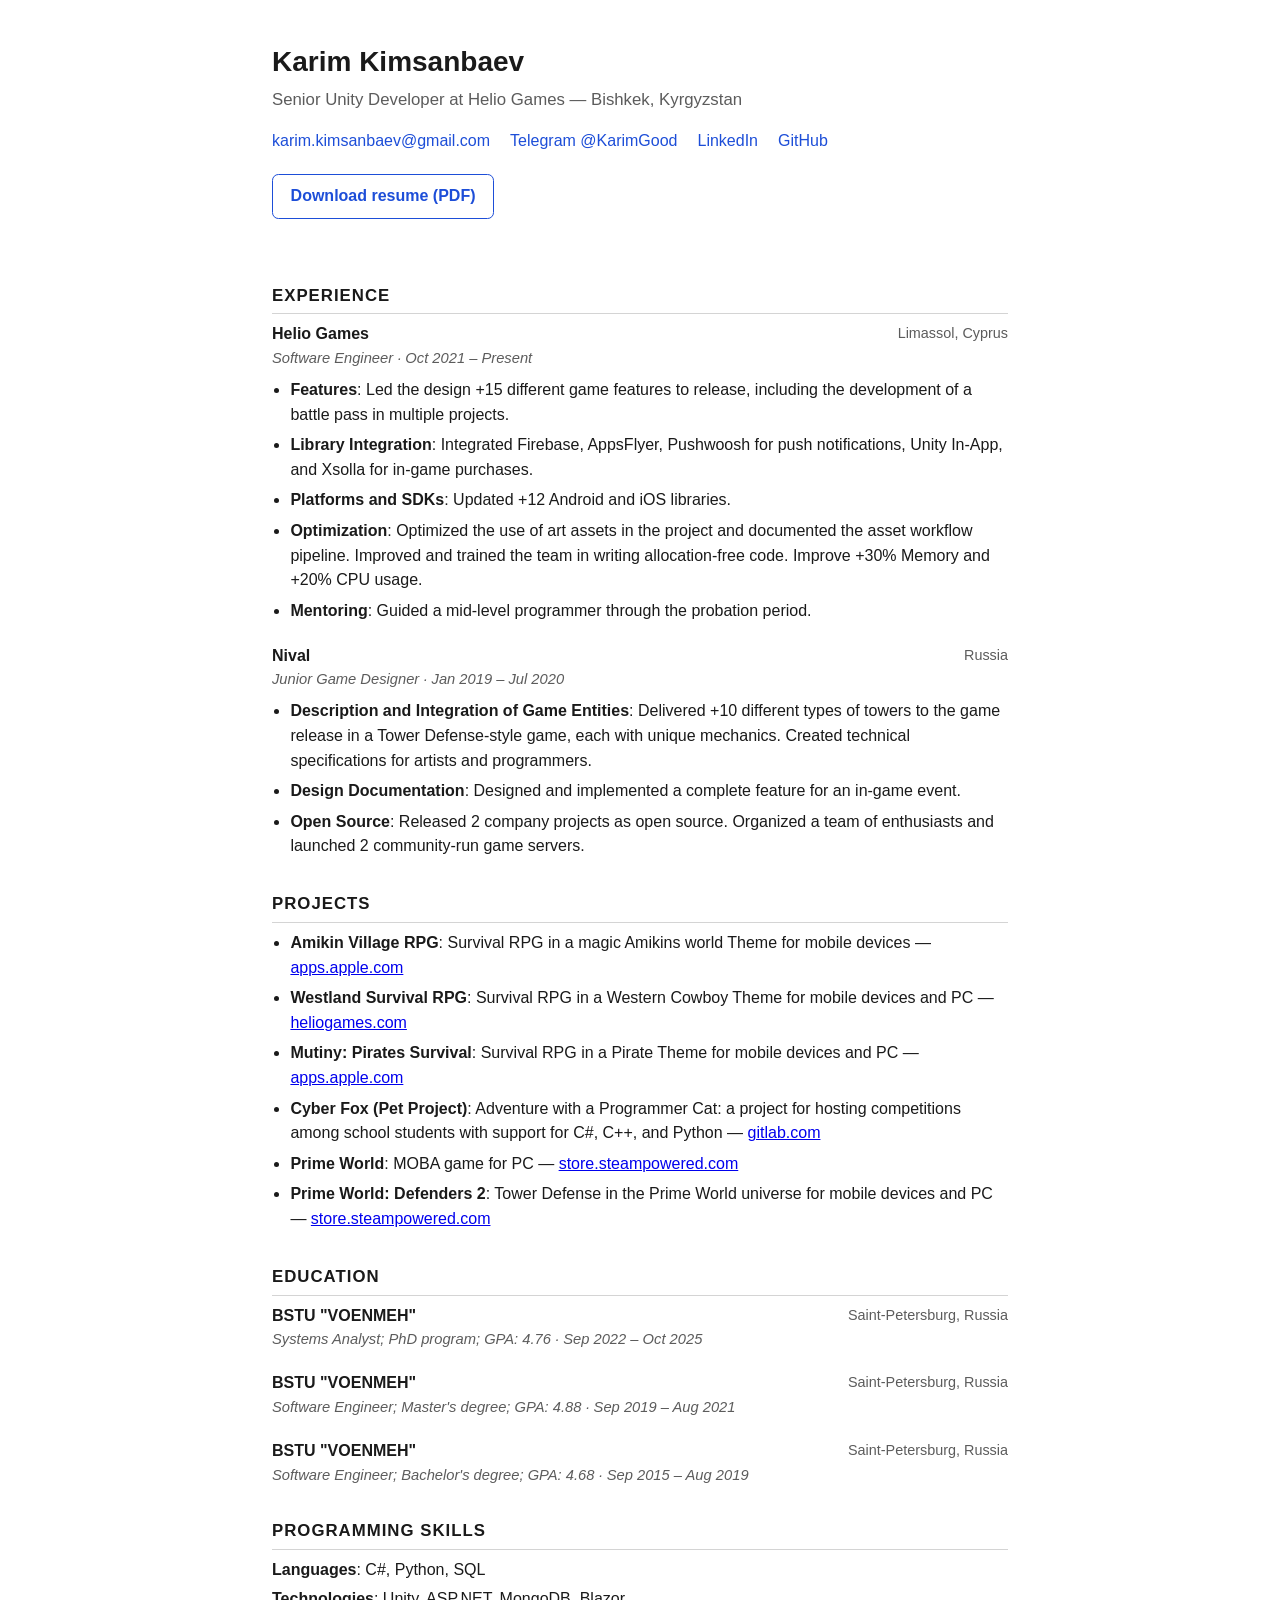
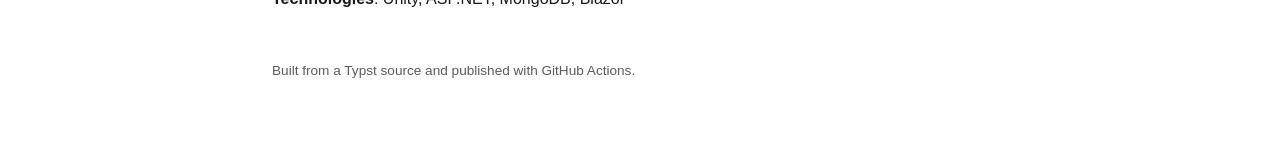
==== site/index.html @ 6d6b8c1a "Resume source in Typst, HTML page and Pages workflow" ====
<!doctype html>
<html lang="en">
<head>
<meta charset="utf-8">
<meta name="viewport" content="width=device-width, initial-scale=1">
<title>Karim Kimsanbaev — Senior Unity Developer</title>
<meta name="description" content="Karim Kimsanbaev — Senior Unity Developer at Helio Games. Unity, C#, ASP.NET, Blazor. Resume and contacts.">
<style>
  :root {
    --bg: #ffffff;
    --fg: #1a1a1a;
    --muted: #5c5c5c;
    --rule: #d4d4d4;
    --accent: #1d4ed8;
  }
  @media (prefers-color-scheme: dark) {
    :root {
      --bg: #14161a;
      --fg: #e8e8e8;
      --muted: #a0a4ad;
      --rule: #333842;
      --accent: #7aa2ff;
    }
  }
  * { box-sizing: border-box; }
  body {
    margin: 0;
    padding: 2.5rem 1.25rem 4rem;
    background: var(--bg);
    color: var(--fg);
    font: 16px/1.55 -apple-system, "Segoe UI", Roboto, Helvetica, Arial, sans-serif;
  }
  main { max-width: 46rem; margin: 0 auto; }
  h1 { font-size: 1.75rem; margin: 0 0 .25rem; }
  .role { color: var(--muted); font-size: 1.05rem; margin: 0 0 1rem; }
  .contacts { display: flex; flex-wrap: wrap; gap: .5rem 1.25rem; margin: 0 0 1.25rem; padding: 0; list-style: none; }
  .contacts a { color: var(--accent); text-decoration: none; }
  .contacts a:hover { text-decoration: underline; }
  .download {
    display: inline-block;
    margin-bottom: 2rem;
    padding: .55rem 1.1rem;
    border: 1px solid var(--accent);
    border-radius: .4rem;
    color: var(--accent);
    text-decoration: none;
    font-weight: 600;
  }
  .download:hover { background: var(--accent); color: var(--bg); }
  h2 {
    font-size: 1.05rem;
    text-transform: uppercase;
    letter-spacing: .06em;
    margin: 2rem 0 .5rem;
    padding-bottom: .3rem;
    border-bottom: 1px solid var(--rule);
  }
  .entry { margin: 0 0 1.25rem; }
  .entry-head { display: flex; flex-wrap: wrap; justify-content: space-between; gap: .25rem 1rem; }
  .entry-head strong { font-size: 1rem; }
  .entry-meta { color: var(--muted); font-size: .9rem; }
  .entry-sub { color: var(--muted); font-size: .92rem; font-style: italic; }
  ul.bullets { margin: .5rem 0 0; padding-left: 1.15rem; }
  ul.bullets li { margin-bottom: .35rem; }
  .skills p { margin: .25rem 0; }
  footer { margin-top: 3rem; color: var(--muted); font-size: .85rem; }
</style>
</head>
<body>
<main>
  <h1>Karim Kimsanbaev</h1>
  <p class="role">Senior Unity Developer at Helio Games — Bishkek, Kyrgyzstan</p>

  <ul class="contacts">
    <li><a href="mailto:karim.kimsanbaev@gmail.com">karim.kimsanbaev@gmail.com</a></li>
    <li><a href="https://t.me/KarimGood">Telegram @KarimGood</a></li>
    <li><a href="https://www.linkedin.com/in/karim-kimsanbaev-013851203/">LinkedIn</a></li>
    <li><a href="https://github.com/kimsanbaev-karim">GitHub</a></li>
  </ul>

  <a class="download" href="cv.pdf">Download resume (PDF)</a>

  <h2>Experience</h2>

  <div class="entry">
    <div class="entry-head">
      <strong>Helio Games</strong>
      <span class="entry-meta">Limassol, Cyprus</span>
    </div>
    <div class="entry-sub">Software Engineer · Oct 2021 – Present</div>
    <ul class="bullets">
      <li><strong>Features</strong>: Led the design +15 different game features to release, including the development of a battle pass in multiple projects.</li>
      <li><strong>Library Integration</strong>: Integrated Firebase, AppsFlyer, Pushwoosh for push notifications, Unity In-App, and Xsolla for in-game purchases.</li>
      <li><strong>Platforms and SDKs</strong>: Updated +12 Android and iOS libraries.</li>
      <li><strong>Optimization</strong>: Optimized the use of art assets in the project and documented the asset workflow pipeline. Improved and trained the team in writing allocation-free code. Improve +30% Memory and +20% CPU usage.</li>
      <li><strong>Mentoring</strong>: Guided a mid-level programmer through the probation period.</li>
    </ul>
  </div>

  <div class="entry">
    <div class="entry-head">
      <strong>Nival</strong>
      <span class="entry-meta">Russia</span>
    </div>
    <div class="entry-sub">Junior Game Designer · Jan 2019 – Jul 2020</div>
    <ul class="bullets">
      <li><strong>Description and Integration of Game Entities</strong>: Delivered +10 different types of towers to the game release in a Tower Defense-style game, each with unique mechanics. Created technical specifications for artists and programmers.</li>
      <li><strong>Design Documentation</strong>: Designed and implemented a complete feature for an in-game event.</li>
      <li><strong>Open Source</strong>: Released 2 company projects as open source. Organized a team of enthusiasts and launched 2 community-run game servers.</li>
    </ul>
  </div>

  <h2>Projects</h2>
  <ul class="bullets">
    <li><strong>Amikin Village RPG</strong>: Survival RPG in a magic Amikins world Theme for mobile devices — <a href="https://apps.apple.com/us/app/amikin-village-magic-sim-rpg/id6478102304">apps.apple.com</a></li>
    <li><strong>Westland Survival RPG</strong>: Survival RPG in a Western Cowboy Theme for mobile devices and PC — <a href="https://heliogames.com/westland-survival">heliogames.com</a></li>
    <li><strong>Mutiny: Pirates Survival</strong>: Survival RPG in a Pirate Theme for mobile devices and PC — <a href="https://apps.apple.com/us/app/mutiny-pirate-survival-rpg/id1490838880">apps.apple.com</a></li>
    <li><strong>Cyber Fox (Pet Project)</strong>: Adventure with a Programmer Cat: a project for hosting competitions among school students with support for C#, C++, and Python — <a href="https://gitlab.com/karim.kimsanbaev/cyber-cat">gitlab.com</a></li>
    <li><strong>Prime World</strong>: MOBA game for PC — <a href="https://store.steampowered.com/app/235340/Prime_World/">store.steampowered.com</a></li>
    <li><strong>Prime World: Defenders 2</strong>: Tower Defense in the Prime World universe for mobile devices and PC — <a href="https://store.steampowered.com/app/429540/Prime_World_Defenders_2/">store.steampowered.com</a></li>
  </ul>

  <h2>Education</h2>

  <div class="entry">
    <div class="entry-head">
      <strong>BSTU "VOENMEH"</strong>
      <span class="entry-meta">Saint-Petersburg, Russia</span>
    </div>
    <div class="entry-sub">Systems Analyst; PhD program; GPA: 4.76 · Sep 2022 – Oct 2025</div>
  </div>

  <div class="entry">
    <div class="entry-head">
      <strong>BSTU "VOENMEH"</strong>
      <span class="entry-meta">Saint-Petersburg, Russia</span>
    </div>
    <div class="entry-sub">Software Engineer; Master's degree; GPA: 4.88 · Sep 2019 – Aug 2021</div>
  </div>

  <div class="entry">
    <div class="entry-head">
      <strong>BSTU "VOENMEH"</strong>
      <span class="entry-meta">Saint-Petersburg, Russia</span>
    </div>
    <div class="entry-sub">Software Engineer; Bachelor's degree; GPA: 4.68 · Sep 2015 – Aug 2019</div>
  </div>

  <h2>Programming Skills</h2>
  <div class="skills">
    <p><strong>Languages</strong>: C#, Python, SQL</p>
    <p><strong>Technologies</strong>: Unity, ASP.NET, MongoDB, Blazor</p>
  </div>

  <footer>Built from a Typst source and published with GitHub Actions.</footer>
</main>
</body>
</html>
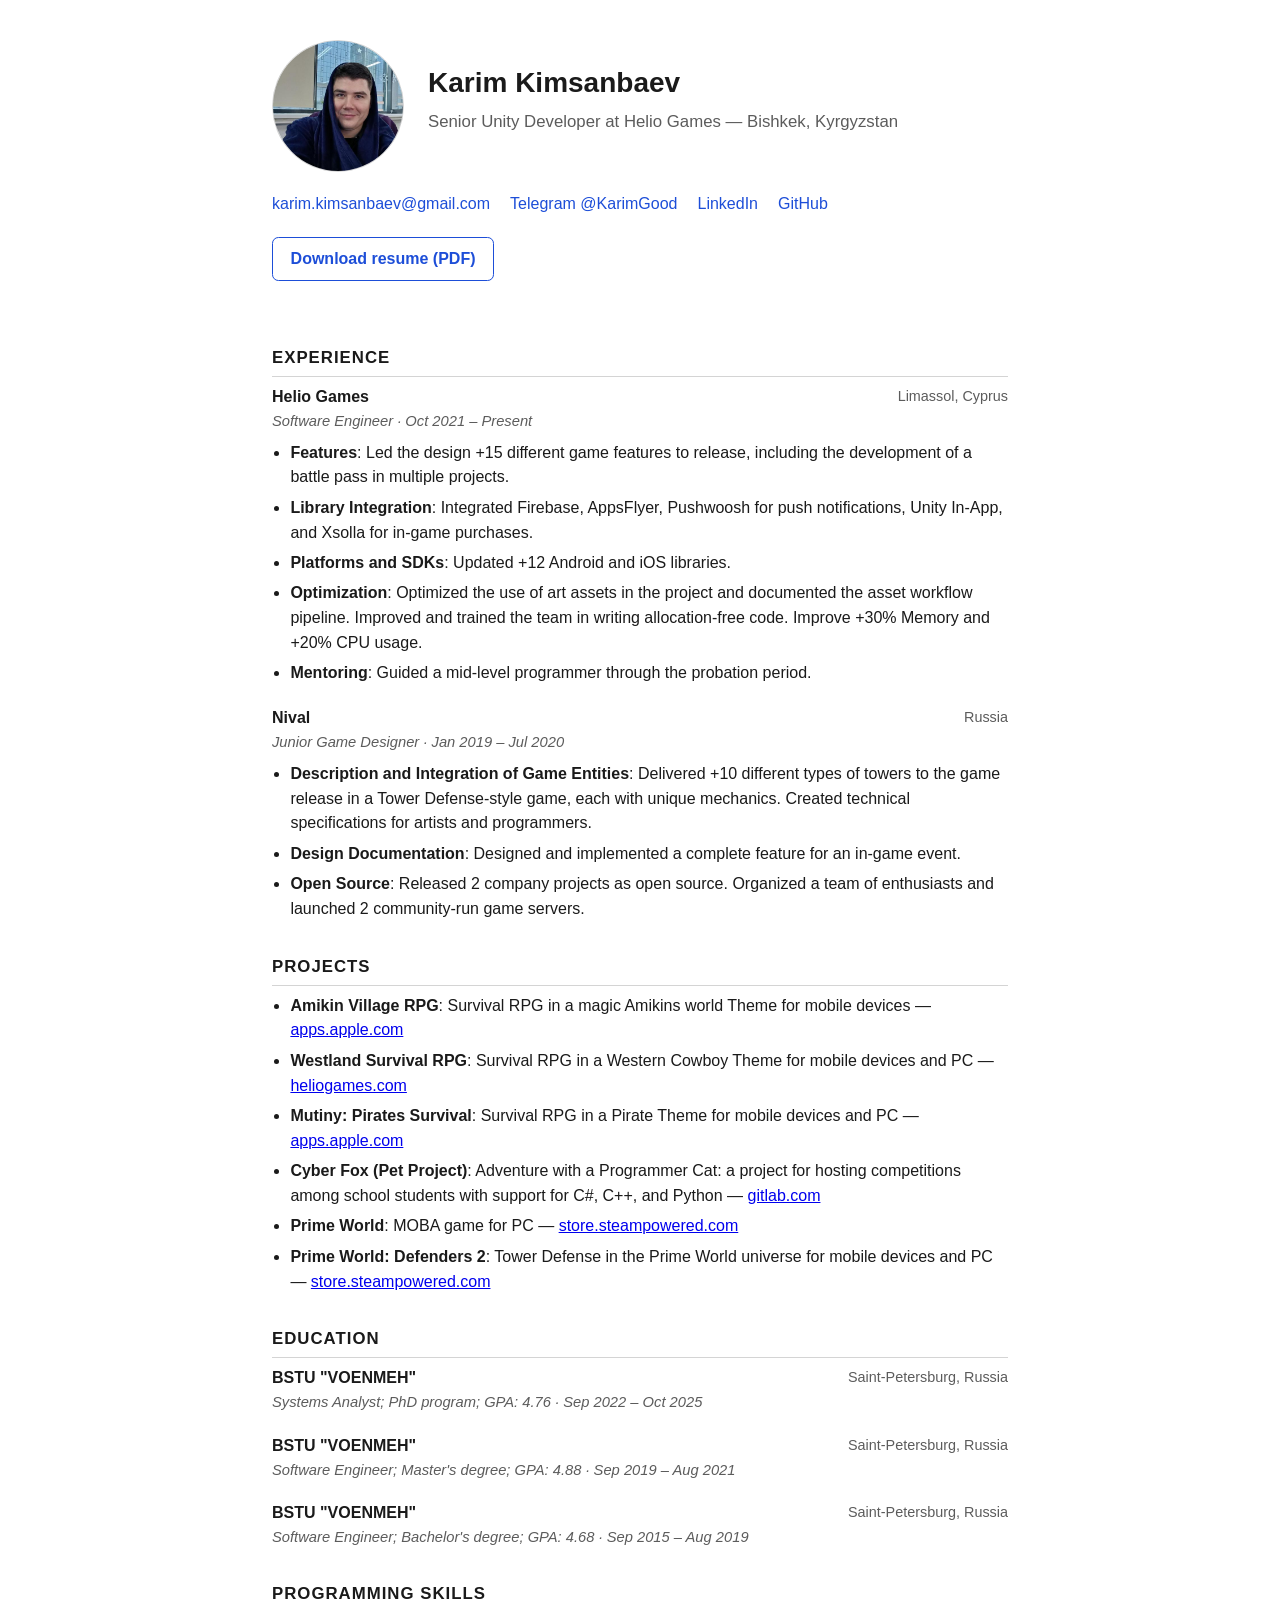
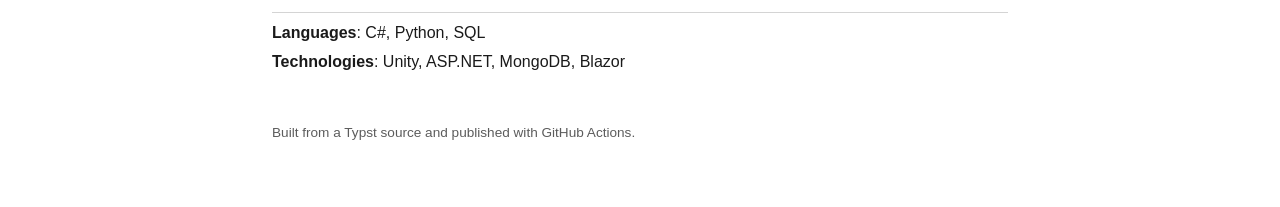
==== commit b56cc924: "Add profile photo to the resume page" ====
--- a/site/index.html
+++ b/site/index.html
@@ -31,6 +31,16 @@
     font: 16px/1.55 -apple-system, "Segoe UI", Roboto, Helvetica, Arial, sans-serif;
   }
   main { max-width: 46rem; margin: 0 auto; }
+  .intro { display: flex; align-items: center; gap: 1.5rem; flex-wrap: wrap; margin-bottom: 1.25rem; }
+  .intro img {
+    width: 132px;
+    height: 132px;
+    border-radius: 50%;
+    object-fit: cover;
+    border: 1px solid var(--rule);
+    flex-shrink: 0;
+  }
+  .intro-text { min-width: 0; flex: 1 1 18rem; }
   h1 { font-size: 1.75rem; margin: 0 0 .25rem; }
   .role { color: var(--muted); font-size: 1.05rem; margin: 0 0 1rem; }
   .contacts { display: flex; flex-wrap: wrap; gap: .5rem 1.25rem; margin: 0 0 1.25rem; padding: 0; list-style: none; }
@@ -68,8 +78,13 @@
 </head>
 <body>
 <main>
-  <h1>Karim Kimsanbaev</h1>
-  <p class="role">Senior Unity Developer at Helio Games — Bishkek, Kyrgyzstan</p>
+  <div class="intro">
+    <img src="avatar.jpg" width="460" height="460" alt="Karim Kimsanbaev">
+    <div class="intro-text">
+      <h1>Karim Kimsanbaev</h1>
+      <p class="role">Senior Unity Developer at Helio Games — Bishkek, Kyrgyzstan</p>
+    </div>
+  </div>
 
   <ul class="contacts">
     <li><a href="mailto:karim.kimsanbaev@gmail.com">karim.kimsanbaev@gmail.com</a></li>
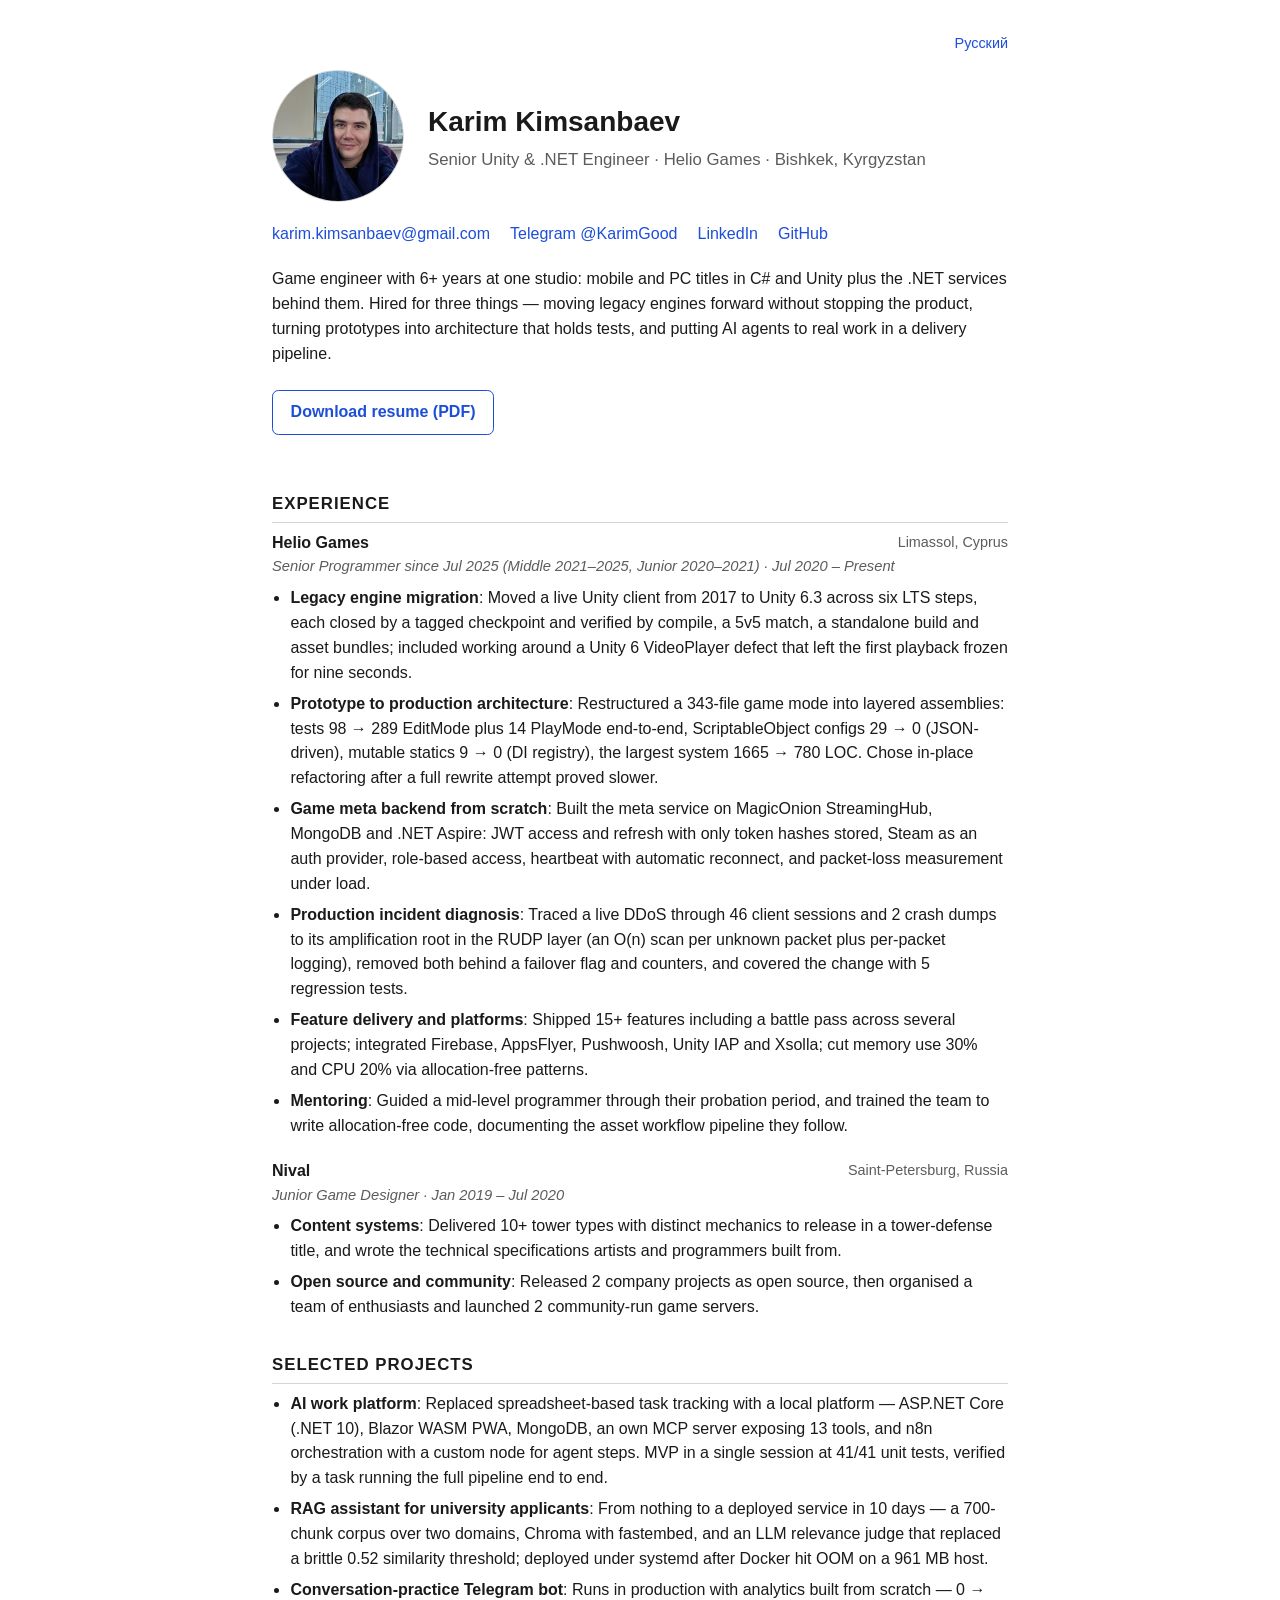
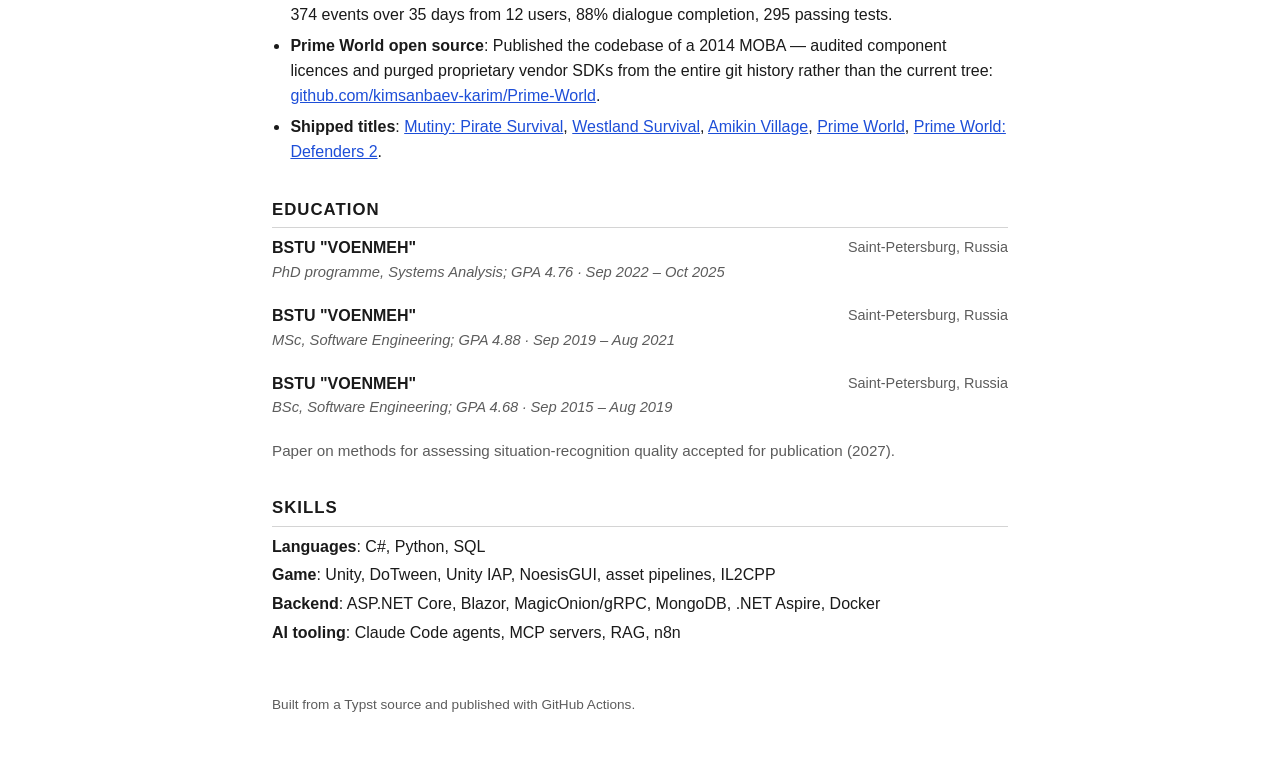
==== commit 37eb964f: "Rewrite resume content, add bilingual pages, move pending-results out of the repo" ====
--- a/site/index.html
+++ b/site/index.html
@@ -3,86 +3,23 @@
 <head>
 <meta charset="utf-8">
 <meta name="viewport" content="width=device-width, initial-scale=1">
-<title>Karim Kimsanbaev — Senior Unity Developer</title>
-<meta name="description" content="Karim Kimsanbaev — Senior Unity Developer at Helio Games. Unity, C#, ASP.NET, Blazor. Resume and contacts.">
-<style>
-  :root {
-    --bg: #ffffff;
-    --fg: #1a1a1a;
-    --muted: #5c5c5c;
-    --rule: #d4d4d4;
-    --accent: #1d4ed8;
-  }
-  @media (prefers-color-scheme: dark) {
-    :root {
-      --bg: #14161a;
-      --fg: #e8e8e8;
-      --muted: #a0a4ad;
-      --rule: #333842;
-      --accent: #7aa2ff;
-    }
-  }
-  * { box-sizing: border-box; }
-  body {
-    margin: 0;
-    padding: 2.5rem 1.25rem 4rem;
-    background: var(--bg);
-    color: var(--fg);
-    font: 16px/1.55 -apple-system, "Segoe UI", Roboto, Helvetica, Arial, sans-serif;
-  }
-  main { max-width: 46rem; margin: 0 auto; }
-  .intro { display: flex; align-items: center; gap: 1.5rem; flex-wrap: wrap; margin-bottom: 1.25rem; }
-  .intro img {
-    width: 132px;
-    height: 132px;
-    border-radius: 50%;
-    object-fit: cover;
-    border: 1px solid var(--rule);
-    flex-shrink: 0;
-  }
-  .intro-text { min-width: 0; flex: 1 1 18rem; }
-  h1 { font-size: 1.75rem; margin: 0 0 .25rem; }
-  .role { color: var(--muted); font-size: 1.05rem; margin: 0 0 1rem; }
-  .contacts { display: flex; flex-wrap: wrap; gap: .5rem 1.25rem; margin: 0 0 1.25rem; padding: 0; list-style: none; }
-  .contacts a { color: var(--accent); text-decoration: none; }
-  .contacts a:hover { text-decoration: underline; }
-  .download {
-    display: inline-block;
-    margin-bottom: 2rem;
-    padding: .55rem 1.1rem;
-    border: 1px solid var(--accent);
-    border-radius: .4rem;
-    color: var(--accent);
-    text-decoration: none;
-    font-weight: 600;
-  }
-  .download:hover { background: var(--accent); color: var(--bg); }
-  h2 {
-    font-size: 1.05rem;
-    text-transform: uppercase;
-    letter-spacing: .06em;
-    margin: 2rem 0 .5rem;
-    padding-bottom: .3rem;
-    border-bottom: 1px solid var(--rule);
-  }
-  .entry { margin: 0 0 1.25rem; }
-  .entry-head { display: flex; flex-wrap: wrap; justify-content: space-between; gap: .25rem 1rem; }
-  .entry-head strong { font-size: 1rem; }
-  .entry-meta { color: var(--muted); font-size: .9rem; }
-  .entry-sub { color: var(--muted); font-size: .92rem; font-style: italic; }
-  ul.bullets { margin: .5rem 0 0; padding-left: 1.15rem; }
-  ul.bullets li { margin-bottom: .35rem; }
-  .skills p { margin: .25rem 0; }
-  footer { margin-top: 3rem; color: var(--muted); font-size: .85rem; }
-</style>
+<title>Karim Kimsanbaev — Senior Unity &amp; .NET Engineer</title>
+<meta name="description" content="Karim Kimsanbaev — Senior Unity and .NET engineer at Helio Games. Legacy engine migrations, production architecture, AI agents in the delivery pipeline.">
+<link rel="canonical" href="https://kimsanbaev-karim.github.io/">
+<link rel="alternate" hreflang="en" href="https://kimsanbaev-karim.github.io/">
+<link rel="alternate" hreflang="ru" href="https://kimsanbaev-karim.github.io/ru.html">
+<link rel="alternate" hreflang="x-default" href="https://kimsanbaev-karim.github.io/">
+<link rel="stylesheet" href="style.css">
 </head>
 <body>
 <main>
+  <nav class="lang"><a href="ru.html">Русский</a></nav>
+
   <div class="intro">
     <img src="avatar.jpg" width="460" height="460" alt="Karim Kimsanbaev">
     <div class="intro-text">
       <h1>Karim Kimsanbaev</h1>
-      <p class="role">Senior Unity Developer at Helio Games — Bishkek, Kyrgyzstan</p>
+      <p class="role">Senior Unity &amp; .NET Engineer · Helio Games · Bishkek, Kyrgyzstan</p>
     </div>
   </div>
 
@@ -93,6 +30,8 @@
     <li><a href="https://github.com/kimsanbaev-karim">GitHub</a></li>
   </ul>
 
+  <p class="summary">Game engineer with 6+ years at one studio: mobile and PC titles in C# and Unity plus the .NET services behind them. Hired for three things — moving legacy engines forward without stopping the product, turning prototypes into architecture that holds tests, and putting AI agents to real work in a delivery pipeline.</p>
+
   <a class="download" href="cv.pdf">Download resume (PDF)</a>
 
   <h2>Experience</h2>
@@ -102,37 +41,36 @@
       <strong>Helio Games</strong>
       <span class="entry-meta">Limassol, Cyprus</span>
     </div>
-    <div class="entry-sub">Software Engineer · Oct 2021 – Present</div>
+    <div class="entry-sub">Senior Programmer since Jul 2025 (Middle 2021–2025, Junior 2020–2021) · Jul 2020 – Present</div>
     <ul class="bullets">
-      <li><strong>Features</strong>: Led the design +15 different game features to release, including the development of a battle pass in multiple projects.</li>
-      <li><strong>Library Integration</strong>: Integrated Firebase, AppsFlyer, Pushwoosh for push notifications, Unity In-App, and Xsolla for in-game purchases.</li>
-      <li><strong>Platforms and SDKs</strong>: Updated +12 Android and iOS libraries.</li>
-      <li><strong>Optimization</strong>: Optimized the use of art assets in the project and documented the asset workflow pipeline. Improved and trained the team in writing allocation-free code. Improve +30% Memory and +20% CPU usage.</li>
-      <li><strong>Mentoring</strong>: Guided a mid-level programmer through the probation period.</li>
+      <li><strong>Legacy engine migration</strong>: Moved a live Unity client from 2017 to Unity 6.3 across six LTS steps, each closed by a tagged checkpoint and verified by compile, a 5v5 match, a standalone build and asset bundles; included working around a Unity 6 VideoPlayer defect that left the first playback frozen for nine seconds.</li>
+      <li><strong>Prototype to production architecture</strong>: Restructured a 343-file game mode into layered assemblies: tests 98 → 289 EditMode plus 14 PlayMode end-to-end, ScriptableObject configs 29 → 0 (JSON-driven), mutable statics 9 → 0 (DI registry), the largest system 1665 → 780 LOC. Chose in-place refactoring after a full rewrite attempt proved slower.</li>
+      <li><strong>Game meta backend from scratch</strong>: Built the meta service on MagicOnion StreamingHub, MongoDB and .NET Aspire: JWT access and refresh with only token hashes stored, Steam as an auth provider, role-based access, heartbeat with automatic reconnect, and packet-loss measurement under load.</li>
+      <li><strong>Production incident diagnosis</strong>: Traced a live DDoS through 46 client sessions and 2 crash dumps to its amplification root in the RUDP layer (an O(n) scan per unknown packet plus per-packet logging), removed both behind a failover flag and counters, and covered the change with 5 regression tests.</li>
+      <li><strong>Feature delivery and platforms</strong>: Shipped 15+ features including a battle pass across several projects; integrated Firebase, AppsFlyer, Pushwoosh, Unity IAP and Xsolla; cut memory use 30% and CPU 20% via allocation-free patterns.</li>
+      <li><strong>Mentoring</strong>: Guided a mid-level programmer through their probation period, and trained the team to write allocation-free code, documenting the asset workflow pipeline they follow.</li>
     </ul>
   </div>
 
   <div class="entry">
     <div class="entry-head">
       <strong>Nival</strong>
-      <span class="entry-meta">Russia</span>
+      <span class="entry-meta">Saint-Petersburg, Russia</span>
     </div>
     <div class="entry-sub">Junior Game Designer · Jan 2019 – Jul 2020</div>
     <ul class="bullets">
-      <li><strong>Description and Integration of Game Entities</strong>: Delivered +10 different types of towers to the game release in a Tower Defense-style game, each with unique mechanics. Created technical specifications for artists and programmers.</li>
-      <li><strong>Design Documentation</strong>: Designed and implemented a complete feature for an in-game event.</li>
-      <li><strong>Open Source</strong>: Released 2 company projects as open source. Organized a team of enthusiasts and launched 2 community-run game servers.</li>
+      <li><strong>Content systems</strong>: Delivered 10+ tower types with distinct mechanics to release in a tower-defense title, and wrote the technical specifications artists and programmers built from.</li>
+      <li><strong>Open source and community</strong>: Released 2 company projects as open source, then organised a team of enthusiasts and launched 2 community-run game servers.</li>
     </ul>
   </div>
 
-  <h2>Projects</h2>
+  <h2>Selected Projects</h2>
   <ul class="bullets">
-    <li><strong>Amikin Village RPG</strong>: Survival RPG in a magic Amikins world Theme for mobile devices — <a href="https://apps.apple.com/us/app/amikin-village-magic-sim-rpg/id6478102304">apps.apple.com</a></li>
-    <li><strong>Westland Survival RPG</strong>: Survival RPG in a Western Cowboy Theme for mobile devices and PC — <a href="https://heliogames.com/westland-survival">heliogames.com</a></li>
-    <li><strong>Mutiny: Pirates Survival</strong>: Survival RPG in a Pirate Theme for mobile devices and PC — <a href="https://apps.apple.com/us/app/mutiny-pirate-survival-rpg/id1490838880">apps.apple.com</a></li>
-    <li><strong>Cyber Fox (Pet Project)</strong>: Adventure with a Programmer Cat: a project for hosting competitions among school students with support for C#, C++, and Python — <a href="https://gitlab.com/karim.kimsanbaev/cyber-cat">gitlab.com</a></li>
-    <li><strong>Prime World</strong>: MOBA game for PC — <a href="https://store.steampowered.com/app/235340/Prime_World/">store.steampowered.com</a></li>
-    <li><strong>Prime World: Defenders 2</strong>: Tower Defense in the Prime World universe for mobile devices and PC — <a href="https://store.steampowered.com/app/429540/Prime_World_Defenders_2/">store.steampowered.com</a></li>
+    <li><strong>AI work platform</strong>: Replaced spreadsheet-based task tracking with a local platform — ASP.NET Core (.NET 10), Blazor WASM PWA, MongoDB, an own MCP server exposing 13 tools, and n8n orchestration with a custom node for agent steps. MVP in a single session at 41/41 unit tests, verified by a task running the full pipeline end to end.</li>
+    <li><strong>RAG assistant for university applicants</strong>: From nothing to a deployed service in 10 days — a 700-chunk corpus over two domains, Chroma with fastembed, and an LLM relevance judge that replaced a brittle 0.52 similarity threshold; deployed under systemd after Docker hit OOM on a 961 MB host.</li>
+    <li><strong>Conversation-practice Telegram bot</strong>: Runs in production with analytics built from scratch — 0 → 374 events over 35 days from 12 users, 88% dialogue completion, 295 passing tests.</li>
+    <li><strong>Prime World open source</strong>: Published the codebase of a 2014 MOBA — audited component licences and purged proprietary vendor SDKs from the entire git history rather than the current tree: <a href="https://github.com/kimsanbaev-karim/Prime-World">github.com/kimsanbaev-karim/Prime-World</a>.</li>
+    <li><strong>Shipped titles</strong>: <a href="https://apps.apple.com/us/app/mutiny-pirate-survival-rpg/id1490838880">Mutiny: Pirate Survival</a>, <a href="https://heliogames.com/westland-survival">Westland Survival</a>, <a href="https://apps.apple.com/us/app/amikin-village-magic-sim-rpg/id6478102304">Amikin Village</a>, <a href="https://store.steampowered.com/app/235340/Prime_World/">Prime World</a>, <a href="https://store.steampowered.com/app/429540/Prime_World_Defenders_2/">Prime World: Defenders 2</a>.</li>
   </ul>
 
   <h2>Education</h2>
@@ -142,7 +80,7 @@
       <strong>BSTU "VOENMEH"</strong>
       <span class="entry-meta">Saint-Petersburg, Russia</span>
     </div>
-    <div class="entry-sub">Systems Analyst; PhD program; GPA: 4.76 · Sep 2022 – Oct 2025</div>
+    <div class="entry-sub">PhD programme, Systems Analysis; GPA 4.76 · Sep 2022 – Oct 2025</div>
   </div>
 
   <div class="entry">
@@ -150,7 +88,7 @@
       <strong>BSTU "VOENMEH"</strong>
       <span class="entry-meta">Saint-Petersburg, Russia</span>
     </div>
-    <div class="entry-sub">Software Engineer; Master's degree; GPA: 4.88 · Sep 2019 – Aug 2021</div>
+    <div class="entry-sub">MSc, Software Engineering; GPA 4.88 · Sep 2019 – Aug 2021</div>
   </div>
 
   <div class="entry">
@@ -158,13 +96,17 @@
       <strong>BSTU "VOENMEH"</strong>
       <span class="entry-meta">Saint-Petersburg, Russia</span>
     </div>
-    <div class="entry-sub">Software Engineer; Bachelor's degree; GPA: 4.68 · Sep 2015 – Aug 2019</div>
+    <div class="entry-sub">BSc, Software Engineering; GPA 4.68 · Sep 2015 – Aug 2019</div>
   </div>
 
-  <h2>Programming Skills</h2>
+  <p class="note">Paper on methods for assessing situation-recognition quality accepted for publication (2027).</p>
+
+  <h2>Skills</h2>
   <div class="skills">
     <p><strong>Languages</strong>: C#, Python, SQL</p>
-    <p><strong>Technologies</strong>: Unity, ASP.NET, MongoDB, Blazor</p>
+    <p><strong>Game</strong>: Unity, DoTween, Unity IAP, NoesisGUI, asset pipelines, IL2CPP</p>
+    <p><strong>Backend</strong>: ASP.NET Core, Blazor, MagicOnion/gRPC, MongoDB, .NET Aspire, Docker</p>
+    <p><strong>AI tooling</strong>: Claude Code agents, MCP servers, RAG, n8n</p>
   </div>
 
   <footer>Built from a Typst source and published with GitHub Actions.</footer>
--- a/site/style.css
+++ b/site/style.css
@@ -0,0 +1,93 @@
+:root {
+  --bg: #ffffff;
+  --fg: #1a1a1a;
+  --muted: #5c5c5c;
+  --rule: #d4d4d4;
+  --accent: #1d4ed8;
+}
+
+@media (prefers-color-scheme: dark) {
+  :root {
+    --bg: #14161a;
+    --fg: #e8e8e8;
+    --muted: #a0a4ad;
+    --rule: #333842;
+    --accent: #7aa2ff;
+  }
+}
+
+* { box-sizing: border-box; }
+
+body {
+  margin: 0;
+  padding: 2rem 1.25rem 4rem;
+  background: var(--bg);
+  color: var(--fg);
+  font: 16px/1.55 -apple-system, "Segoe UI", Roboto, Helvetica, Arial, sans-serif;
+}
+
+main { max-width: 46rem; margin: 0 auto; }
+
+.lang { margin-bottom: 1rem; text-align: right; font-size: .9rem; }
+.lang a { color: var(--accent); text-decoration: none; }
+.lang a:hover { text-decoration: underline; }
+
+.intro { display: flex; align-items: center; gap: 1.5rem; flex-wrap: wrap; margin-bottom: 1.25rem; }
+
+.intro img {
+  width: 132px;
+  height: 132px;
+  border-radius: 50%;
+  object-fit: cover;
+  border: 1px solid var(--rule);
+  flex-shrink: 0;
+}
+
+.intro-text { min-width: 0; flex: 1 1 18rem; }
+
+h1 { font-size: 1.75rem; margin: 0 0 .25rem; }
+.role { color: var(--muted); font-size: 1.05rem; margin: 0; }
+
+.contacts { display: flex; flex-wrap: wrap; gap: .5rem 1.25rem; margin: 0 0 1.25rem; padding: 0; list-style: none; }
+.contacts a { color: var(--accent); text-decoration: none; }
+.contacts a:hover { text-decoration: underline; }
+
+.summary { margin: 0 0 1.5rem; }
+
+.download {
+  display: inline-block;
+  margin-bottom: 1.5rem;
+  padding: .55rem 1.1rem;
+  border: 1px solid var(--accent);
+  border-radius: .4rem;
+  color: var(--accent);
+  text-decoration: none;
+  font-weight: 600;
+}
+
+.download:hover { background: var(--accent); color: var(--bg); }
+
+h2 {
+  font-size: 1.05rem;
+  text-transform: uppercase;
+  letter-spacing: .06em;
+  margin: 2rem 0 .5rem;
+  padding-bottom: .3rem;
+  border-bottom: 1px solid var(--rule);
+}
+
+.entry { margin: 0 0 1.25rem; }
+.entry-head { display: flex; flex-wrap: wrap; justify-content: space-between; gap: .25rem 1rem; }
+.entry-head strong { font-size: 1rem; }
+.entry-meta { color: var(--muted); font-size: .9rem; }
+.entry-sub { color: var(--muted); font-size: .92rem; font-style: italic; }
+
+ul.bullets { margin: .5rem 0 0; padding-left: 1.15rem; }
+ul.bullets li { margin-bottom: .4rem; }
+
+.skills p { margin: .25rem 0; }
+.note { color: var(--muted); font-size: .95rem; }
+
+a { color: var(--accent); }
+
+footer { margin-top: 3rem; color: var(--muted); font-size: .85rem; }
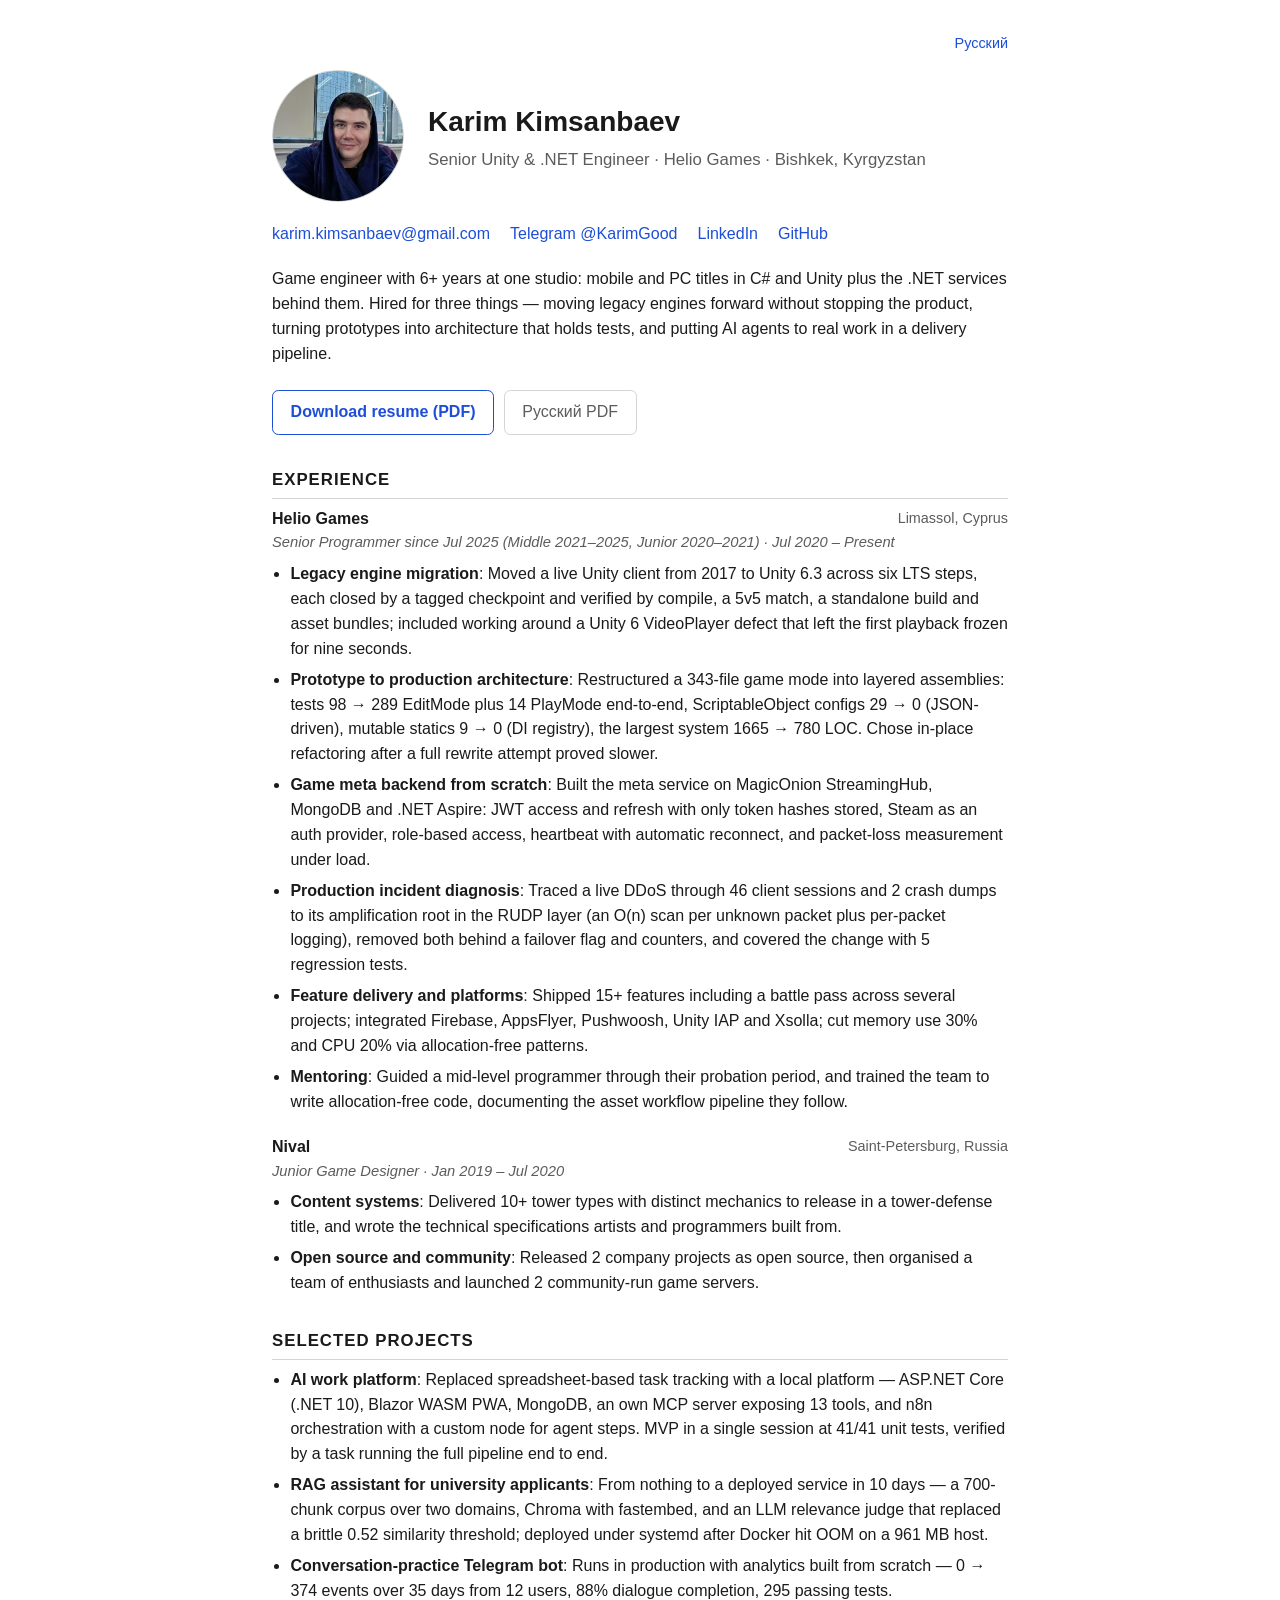
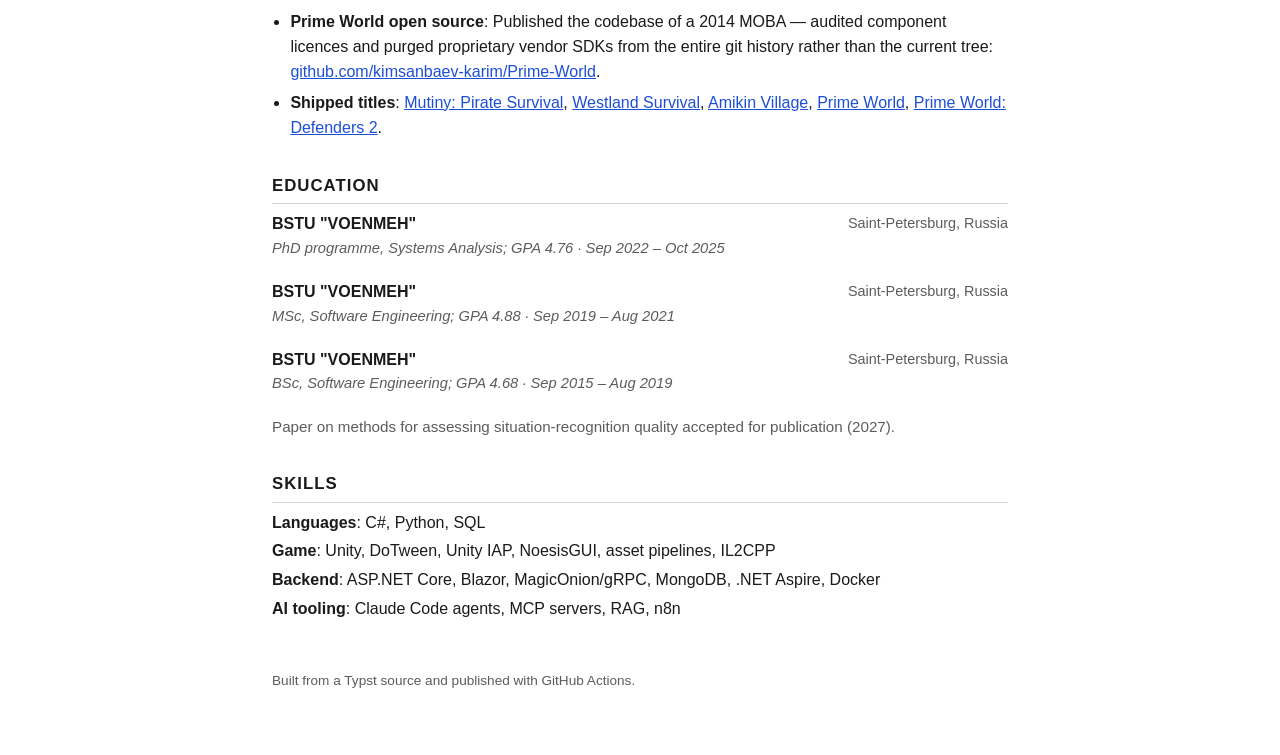
==== commit 1e9856b5: "Add Russian resume PDF and per-language download buttons" ====
--- a/site/index.html
+++ b/site/index.html
@@ -32,7 +32,10 @@
 
   <p class="summary">Game engineer with 6+ years at one studio: mobile and PC titles in C# and Unity plus the .NET services behind them. Hired for three things — moving legacy engines forward without stopping the product, turning prototypes into architecture that holds tests, and putting AI agents to real work in a delivery pipeline.</p>
 
-  <a class="download" href="cv.pdf">Download resume (PDF)</a>
+  <p class="downloads">
+    <a class="download" href="cv.pdf">Download resume (PDF)</a>
+    <a class="download secondary" href="cv-ru.pdf">Русский PDF</a>
+  </p>
 
   <h2>Experience</h2>
 
--- a/site/style.css
+++ b/site/style.css
@@ -54,9 +54,10 @@
 
 .summary { margin: 0 0 1.5rem; }
 
+.downloads { display: flex; flex-wrap: wrap; gap: .6rem; margin: 0 0 1.5rem; }
+
 .download {
   display: inline-block;
-  margin-bottom: 1.5rem;
   padding: .55rem 1.1rem;
   border: 1px solid var(--accent);
   border-radius: .4rem;
@@ -66,6 +67,8 @@
 }
 
 .download:hover { background: var(--accent); color: var(--bg); }
+.download.secondary { border-color: var(--rule); color: var(--muted); font-weight: 400; }
+.download.secondary:hover { background: var(--rule); color: var(--fg); }
 
 h2 {
   font-size: 1.05rem;
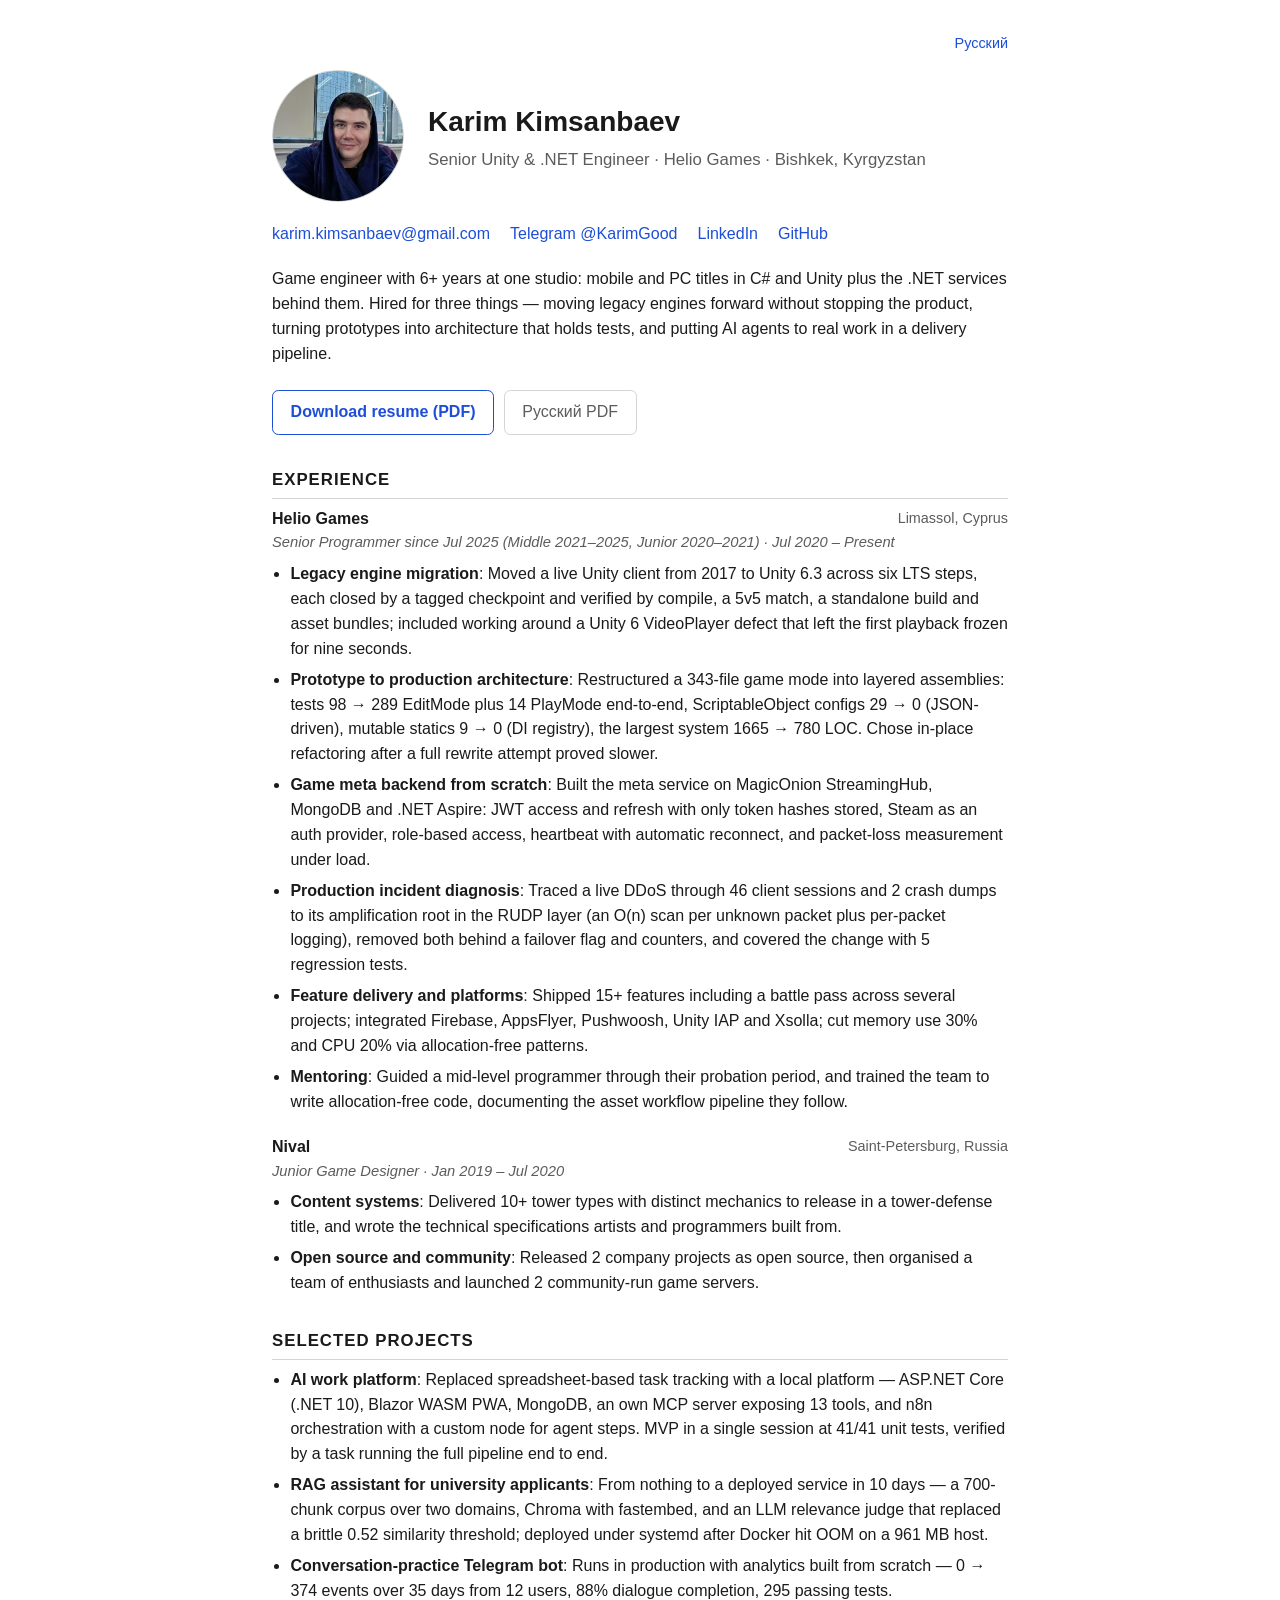
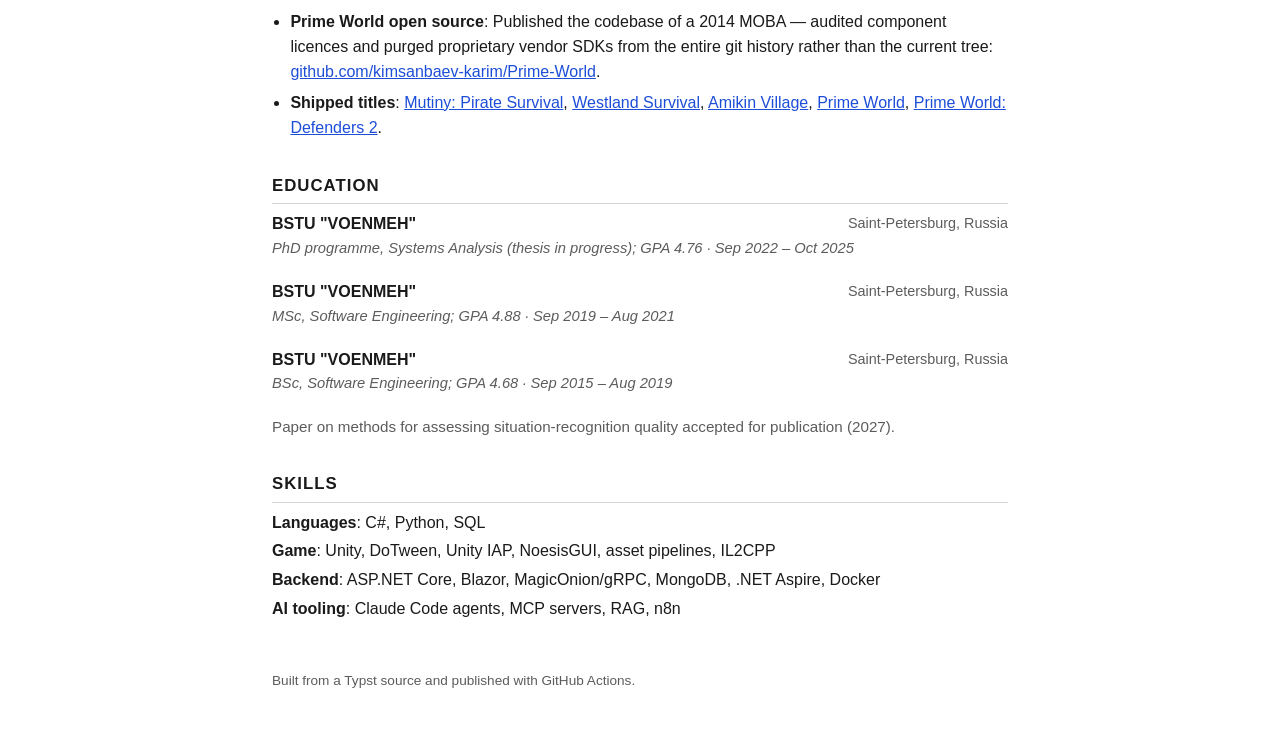
==== commit 9d93adac: "Mark the PhD programme as thesis in progress" ====
--- a/site/index.html
+++ b/site/index.html
@@ -83,7 +83,7 @@
       <strong>BSTU "VOENMEH"</strong>
       <span class="entry-meta">Saint-Petersburg, Russia</span>
     </div>
-    <div class="entry-sub">PhD programme, Systems Analysis; GPA 4.76 · Sep 2022 – Oct 2025</div>
+    <div class="entry-sub">PhD programme, Systems Analysis (thesis in progress); GPA 4.76 · Sep 2022 – Oct 2025</div>
   </div>
 
   <div class="entry">
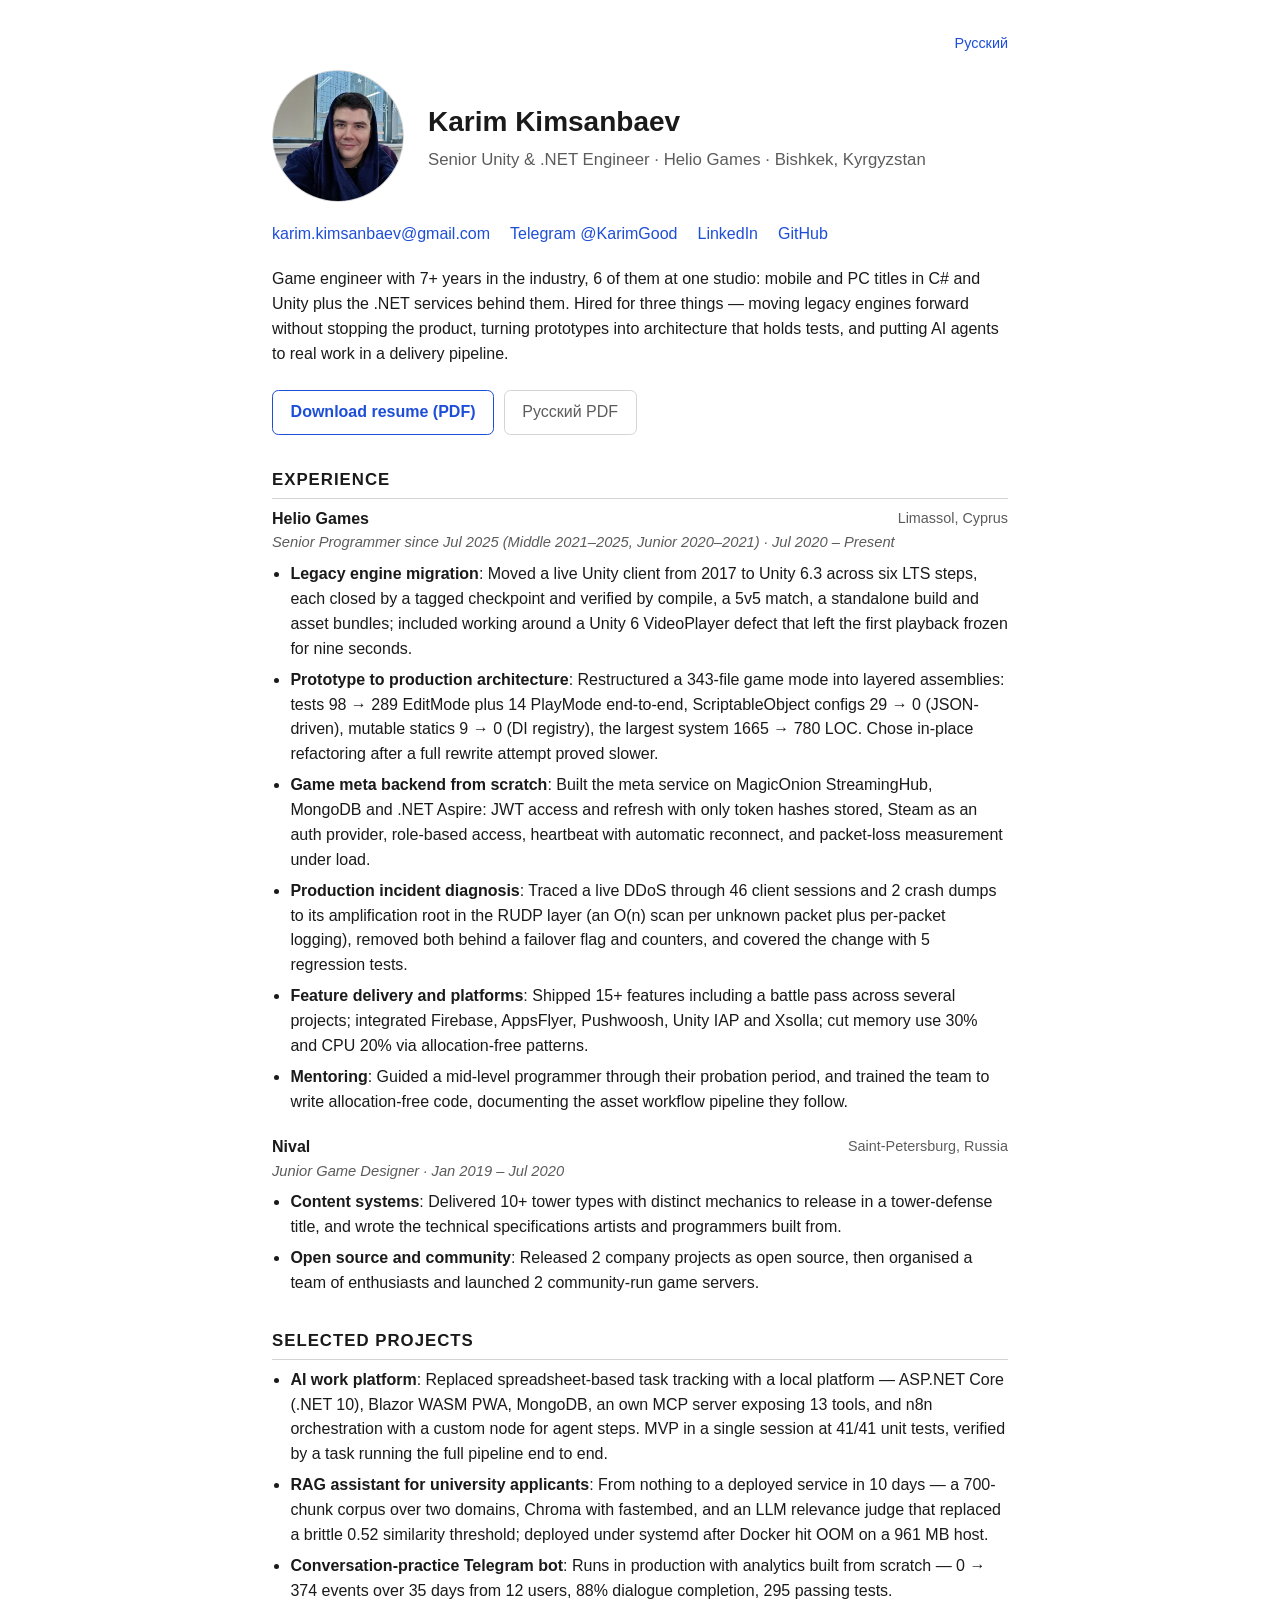
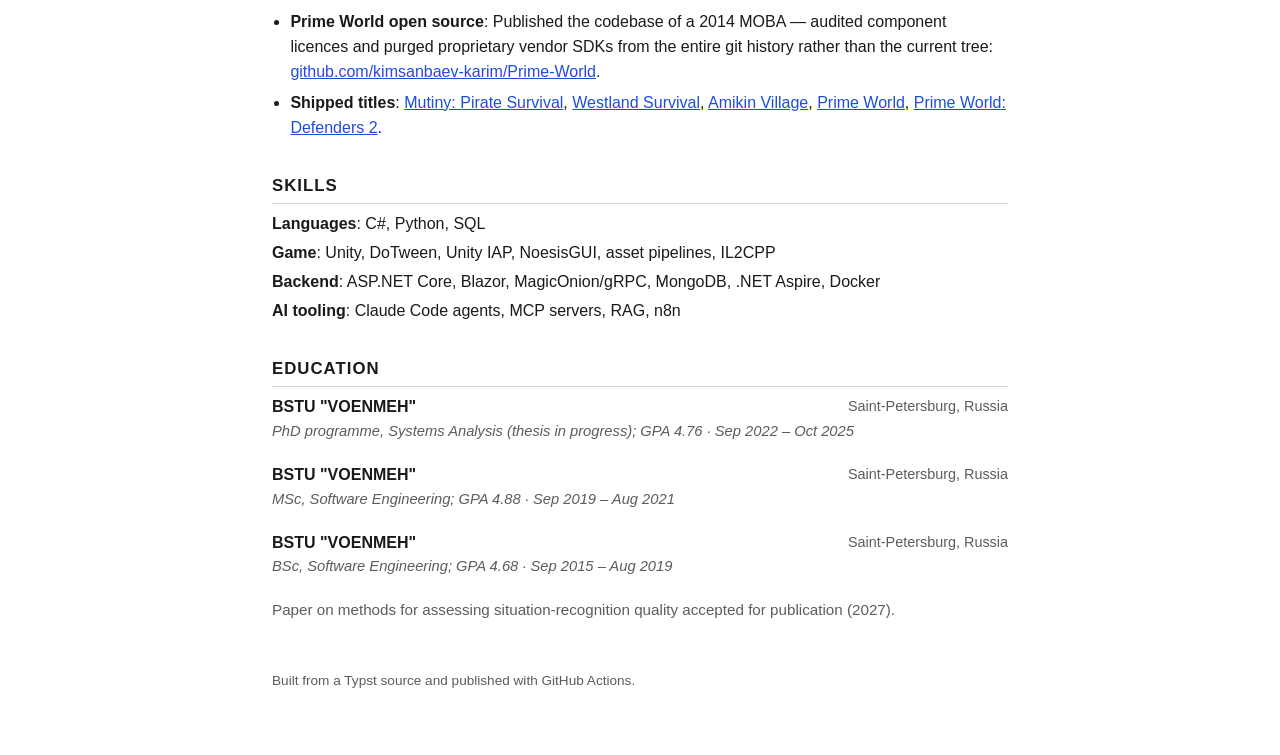
==== commit 13973762: "Apply resume_review channel rules to CV and site Проработали историю чата t.me/resume_review (закреп" ====
--- a/site/index.html
+++ b/site/index.html
@@ -30,11 +30,11 @@
     <li><a href="https://github.com/kimsanbaev-karim">GitHub</a></li>
   </ul>
 
-  <p class="summary">Game engineer with 6+ years at one studio: mobile and PC titles in C# and Unity plus the .NET services behind them. Hired for three things — moving legacy engines forward without stopping the product, turning prototypes into architecture that holds tests, and putting AI agents to real work in a delivery pipeline.</p>
+  <p class="summary">Game engineer with 7+ years in the industry, 6 of them at one studio: mobile and PC titles in C# and Unity plus the .NET services behind them. Hired for three things — moving legacy engines forward without stopping the product, turning prototypes into architecture that holds tests, and putting AI agents to real work in a delivery pipeline.</p>
 
   <p class="downloads">
-    <a class="download" href="cv.pdf">Download resume (PDF)</a>
-    <a class="download secondary" href="cv-ru.pdf">Русский PDF</a>
+    <a class="download" href="Karim_Kimsanbaev_CV.pdf">Download resume (PDF)</a>
+    <a class="download secondary" href="Karim_Kimsanbaev_CV_RU.pdf">Русский PDF</a>
   </p>
 
   <h2>Experience</h2>
@@ -76,6 +76,14 @@
     <li><strong>Shipped titles</strong>: <a href="https://apps.apple.com/us/app/mutiny-pirate-survival-rpg/id1490838880">Mutiny: Pirate Survival</a>, <a href="https://heliogames.com/westland-survival">Westland Survival</a>, <a href="https://apps.apple.com/us/app/amikin-village-magic-sim-rpg/id6478102304">Amikin Village</a>, <a href="https://store.steampowered.com/app/235340/Prime_World/">Prime World</a>, <a href="https://store.steampowered.com/app/429540/Prime_World_Defenders_2/">Prime World: Defenders 2</a>.</li>
   </ul>
 
+  <h2>Skills</h2>
+  <div class="skills">
+    <p><strong>Languages</strong>: C#, Python, SQL</p>
+    <p><strong>Game</strong>: Unity, DoTween, Unity IAP, NoesisGUI, asset pipelines, IL2CPP</p>
+    <p><strong>Backend</strong>: ASP.NET Core, Blazor, MagicOnion/gRPC, MongoDB, .NET Aspire, Docker</p>
+    <p><strong>AI tooling</strong>: Claude Code agents, MCP servers, RAG, n8n</p>
+  </div>
+
   <h2>Education</h2>
 
   <div class="entry">
@@ -104,14 +112,6 @@
 
   <p class="note">Paper on methods for assessing situation-recognition quality accepted for publication (2027).</p>
 
-  <h2>Skills</h2>
-  <div class="skills">
-    <p><strong>Languages</strong>: C#, Python, SQL</p>
-    <p><strong>Game</strong>: Unity, DoTween, Unity IAP, NoesisGUI, asset pipelines, IL2CPP</p>
-    <p><strong>Backend</strong>: ASP.NET Core, Blazor, MagicOnion/gRPC, MongoDB, .NET Aspire, Docker</p>
-    <p><strong>AI tooling</strong>: Claude Code agents, MCP servers, RAG, n8n</p>
-  </div>
-
   <footer>Built from a Typst source and published with GitHub Actions.</footer>
 </main>
 </body>
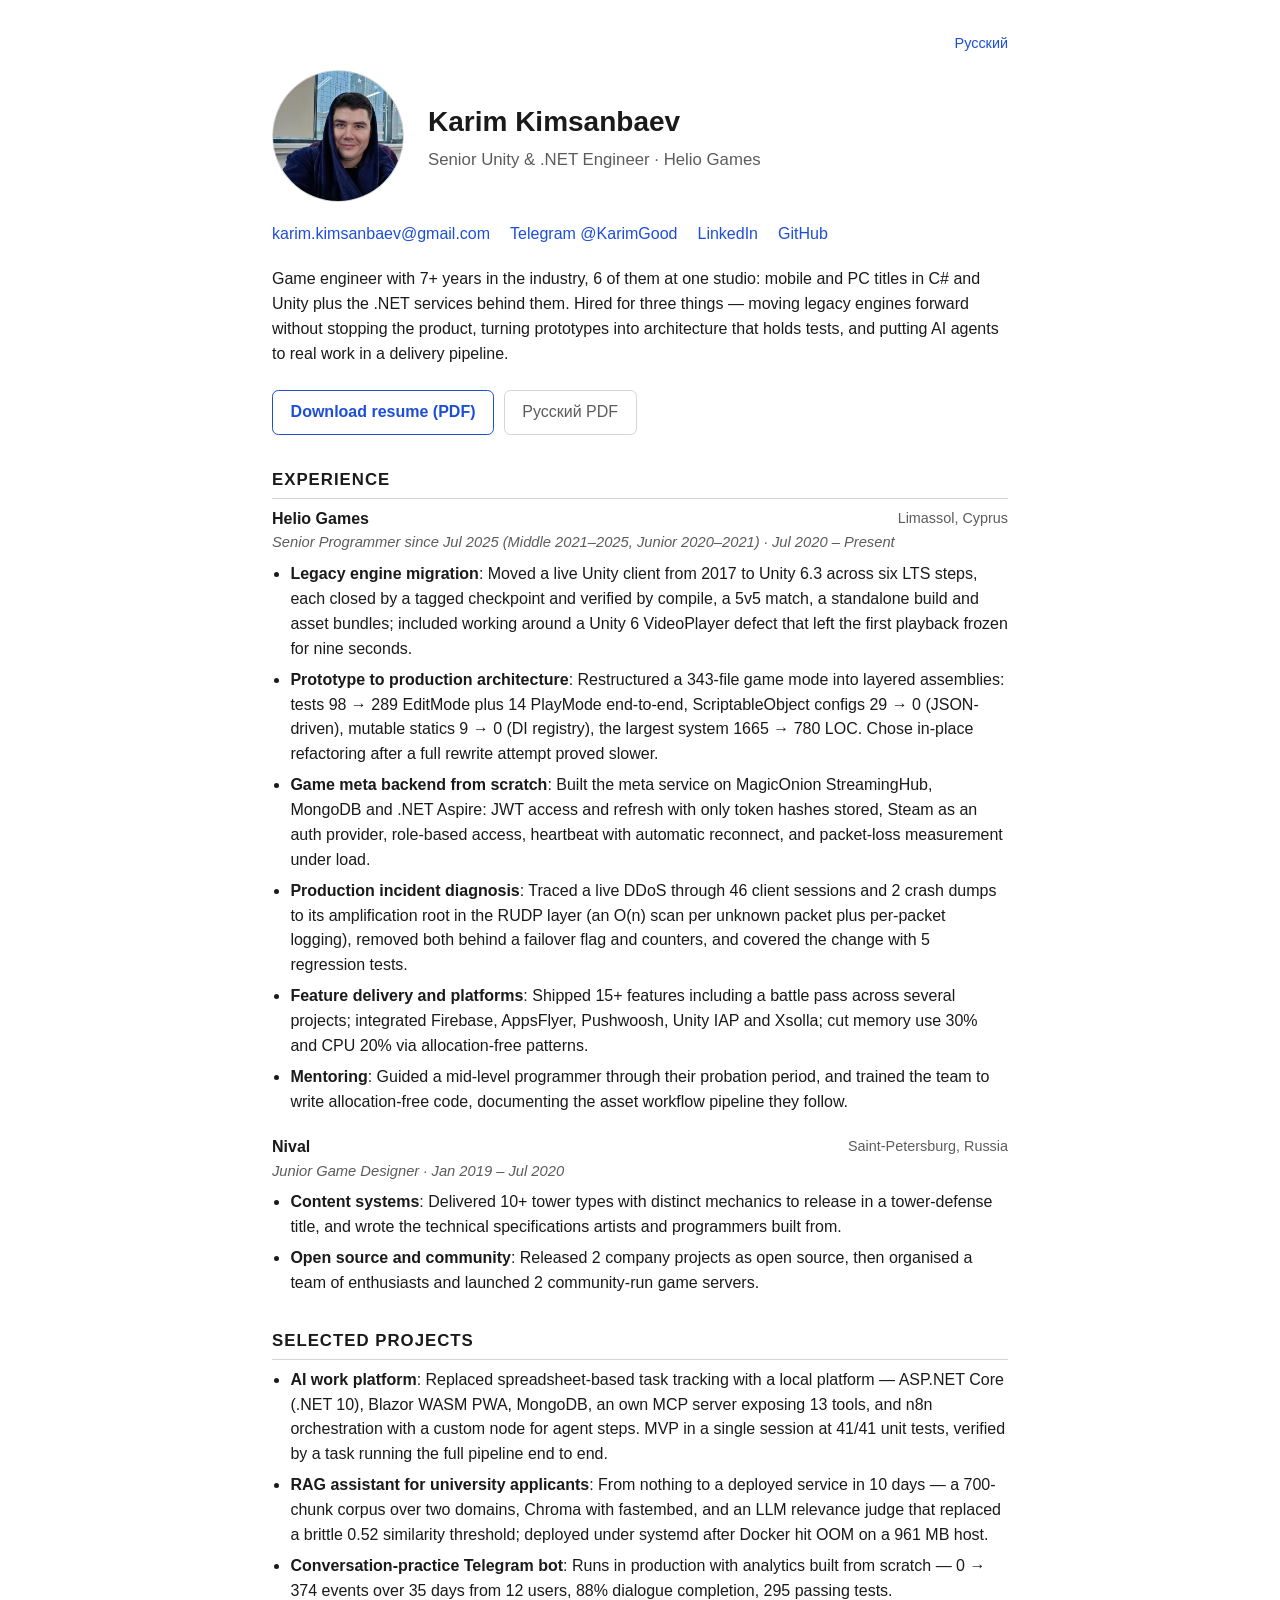
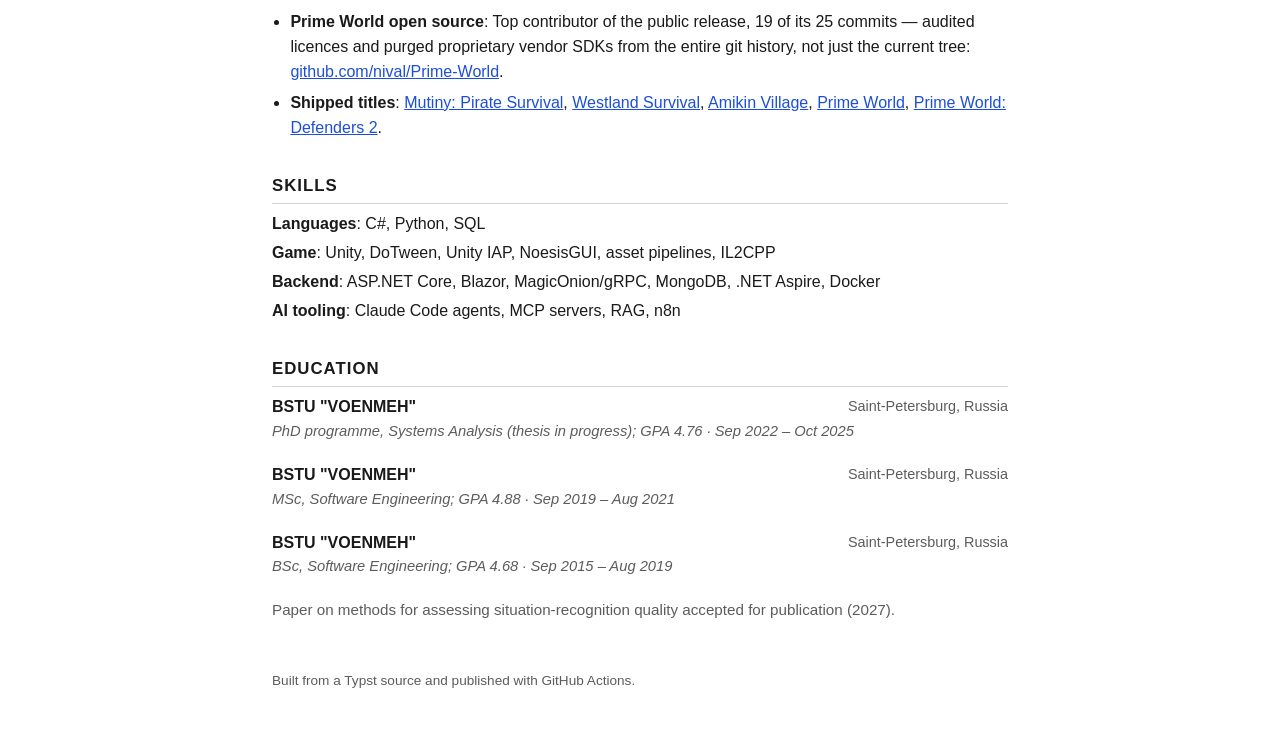
==== commit 328dcacb: "Point Prime World at the upstream repo and drop the location line The public release now credits Kar" ====
--- a/site/index.html
+++ b/site/index.html
@@ -19,7 +19,7 @@
     <img src="avatar.jpg" width="460" height="460" alt="Karim Kimsanbaev">
     <div class="intro-text">
       <h1>Karim Kimsanbaev</h1>
-      <p class="role">Senior Unity &amp; .NET Engineer · Helio Games · Bishkek, Kyrgyzstan</p>
+      <p class="role">Senior Unity &amp; .NET Engineer · Helio Games</p>
     </div>
   </div>
 
@@ -72,7 +72,7 @@
     <li><strong>AI work platform</strong>: Replaced spreadsheet-based task tracking with a local platform — ASP.NET Core (.NET 10), Blazor WASM PWA, MongoDB, an own MCP server exposing 13 tools, and n8n orchestration with a custom node for agent steps. MVP in a single session at 41/41 unit tests, verified by a task running the full pipeline end to end.</li>
     <li><strong>RAG assistant for university applicants</strong>: From nothing to a deployed service in 10 days — a 700-chunk corpus over two domains, Chroma with fastembed, and an LLM relevance judge that replaced a brittle 0.52 similarity threshold; deployed under systemd after Docker hit OOM on a 961 MB host.</li>
     <li><strong>Conversation-practice Telegram bot</strong>: Runs in production with analytics built from scratch — 0 → 374 events over 35 days from 12 users, 88% dialogue completion, 295 passing tests.</li>
-    <li><strong>Prime World open source</strong>: Published the codebase of a 2014 MOBA — audited component licences and purged proprietary vendor SDKs from the entire git history rather than the current tree: <a href="https://github.com/kimsanbaev-karim/Prime-World">github.com/kimsanbaev-karim/Prime-World</a>.</li>
+    <li><strong>Prime World open source</strong>: Top contributor of the public release, 19 of its 25 commits — audited licences and purged proprietary vendor SDKs from the entire git history, not just the current tree: <a href="https://github.com/nival/Prime-World">github.com/nival/Prime-World</a>.</li>
     <li><strong>Shipped titles</strong>: <a href="https://apps.apple.com/us/app/mutiny-pirate-survival-rpg/id1490838880">Mutiny: Pirate Survival</a>, <a href="https://heliogames.com/westland-survival">Westland Survival</a>, <a href="https://apps.apple.com/us/app/amikin-village-magic-sim-rpg/id6478102304">Amikin Village</a>, <a href="https://store.steampowered.com/app/235340/Prime_World/">Prime World</a>, <a href="https://store.steampowered.com/app/429540/Prime_World_Defenders_2/">Prime World: Defenders 2</a>.</li>
   </ul>
 
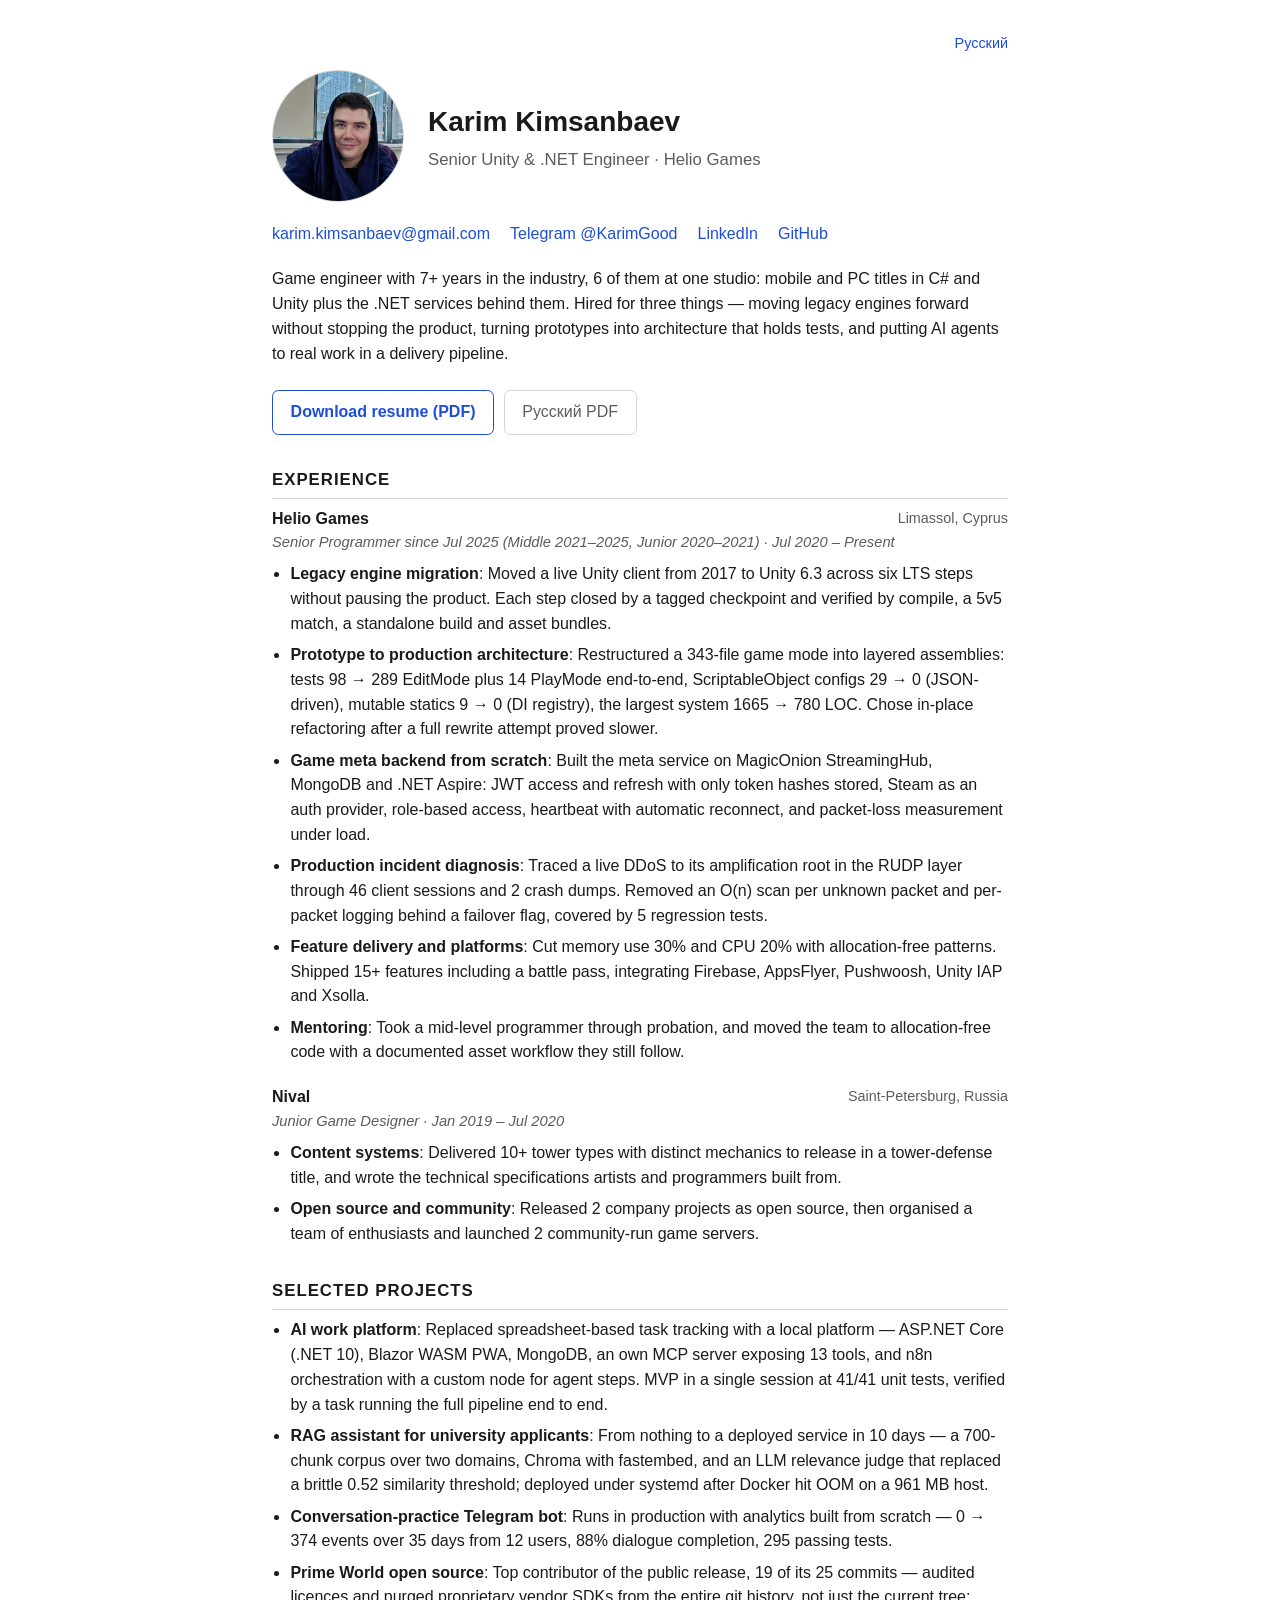
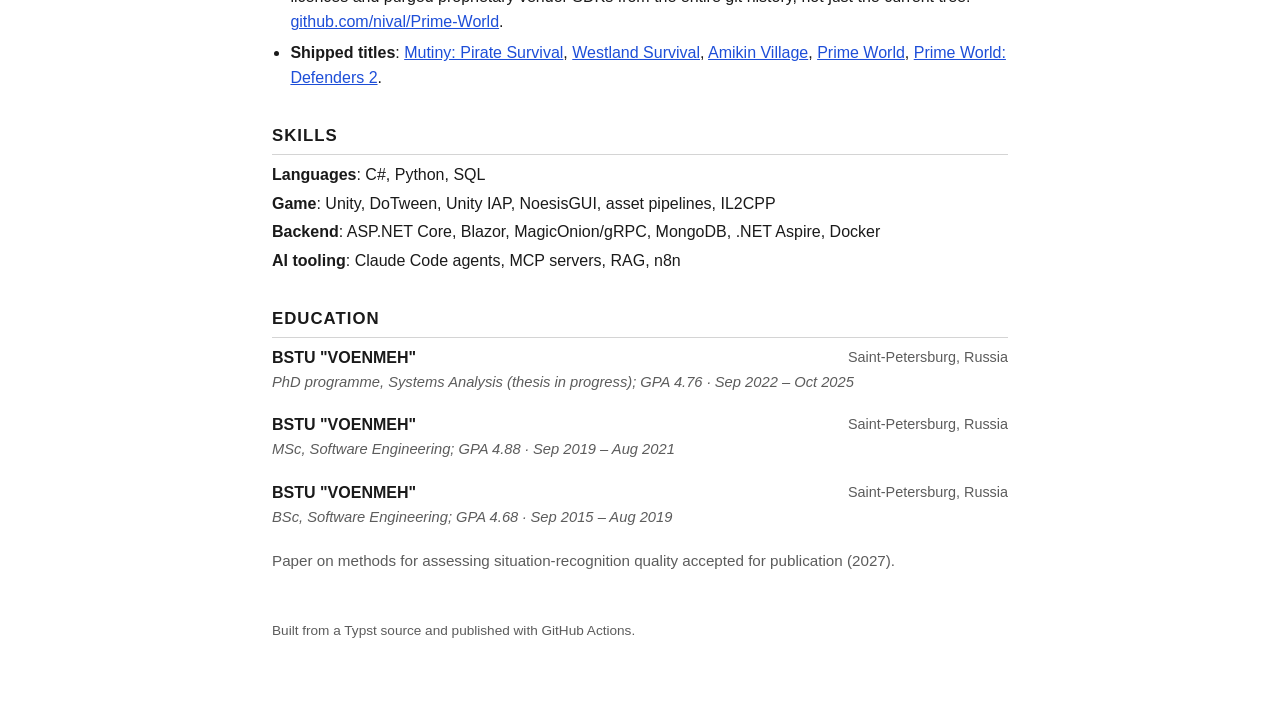
==== commit 1c6d5c72: "Lead each bullet with the outcome instead of the setup The resume_review notes say a bullet should b" ====
--- a/site/index.html
+++ b/site/index.html
@@ -46,12 +46,12 @@
     </div>
     <div class="entry-sub">Senior Programmer since Jul 2025 (Middle 2021–2025, Junior 2020–2021) · Jul 2020 – Present</div>
     <ul class="bullets">
-      <li><strong>Legacy engine migration</strong>: Moved a live Unity client from 2017 to Unity 6.3 across six LTS steps, each closed by a tagged checkpoint and verified by compile, a 5v5 match, a standalone build and asset bundles; included working around a Unity 6 VideoPlayer defect that left the first playback frozen for nine seconds.</li>
+      <li><strong>Legacy engine migration</strong>: Moved a live Unity client from 2017 to Unity 6.3 across six LTS steps without pausing the product. Each step closed by a tagged checkpoint and verified by compile, a 5v5 match, a standalone build and asset bundles.</li>
       <li><strong>Prototype to production architecture</strong>: Restructured a 343-file game mode into layered assemblies: tests 98 → 289 EditMode plus 14 PlayMode end-to-end, ScriptableObject configs 29 → 0 (JSON-driven), mutable statics 9 → 0 (DI registry), the largest system 1665 → 780 LOC. Chose in-place refactoring after a full rewrite attempt proved slower.</li>
       <li><strong>Game meta backend from scratch</strong>: Built the meta service on MagicOnion StreamingHub, MongoDB and .NET Aspire: JWT access and refresh with only token hashes stored, Steam as an auth provider, role-based access, heartbeat with automatic reconnect, and packet-loss measurement under load.</li>
-      <li><strong>Production incident diagnosis</strong>: Traced a live DDoS through 46 client sessions and 2 crash dumps to its amplification root in the RUDP layer (an O(n) scan per unknown packet plus per-packet logging), removed both behind a failover flag and counters, and covered the change with 5 regression tests.</li>
-      <li><strong>Feature delivery and platforms</strong>: Shipped 15+ features including a battle pass across several projects; integrated Firebase, AppsFlyer, Pushwoosh, Unity IAP and Xsolla; cut memory use 30% and CPU 20% via allocation-free patterns.</li>
-      <li><strong>Mentoring</strong>: Guided a mid-level programmer through their probation period, and trained the team to write allocation-free code, documenting the asset workflow pipeline they follow.</li>
+      <li><strong>Production incident diagnosis</strong>: Traced a live DDoS to its amplification root in the RUDP layer through 46 client sessions and 2 crash dumps. Removed an O(n) scan per unknown packet and per-packet logging behind a failover flag, covered by 5 regression tests.</li>
+      <li><strong>Feature delivery and platforms</strong>: Cut memory use 30% and CPU 20% with allocation-free patterns. Shipped 15+ features including a battle pass, integrating Firebase, AppsFlyer, Pushwoosh, Unity IAP and Xsolla.</li>
+      <li><strong>Mentoring</strong>: Took a mid-level programmer through probation, and moved the team to allocation-free code with a documented asset workflow they still follow.</li>
     </ul>
   </div>
 
